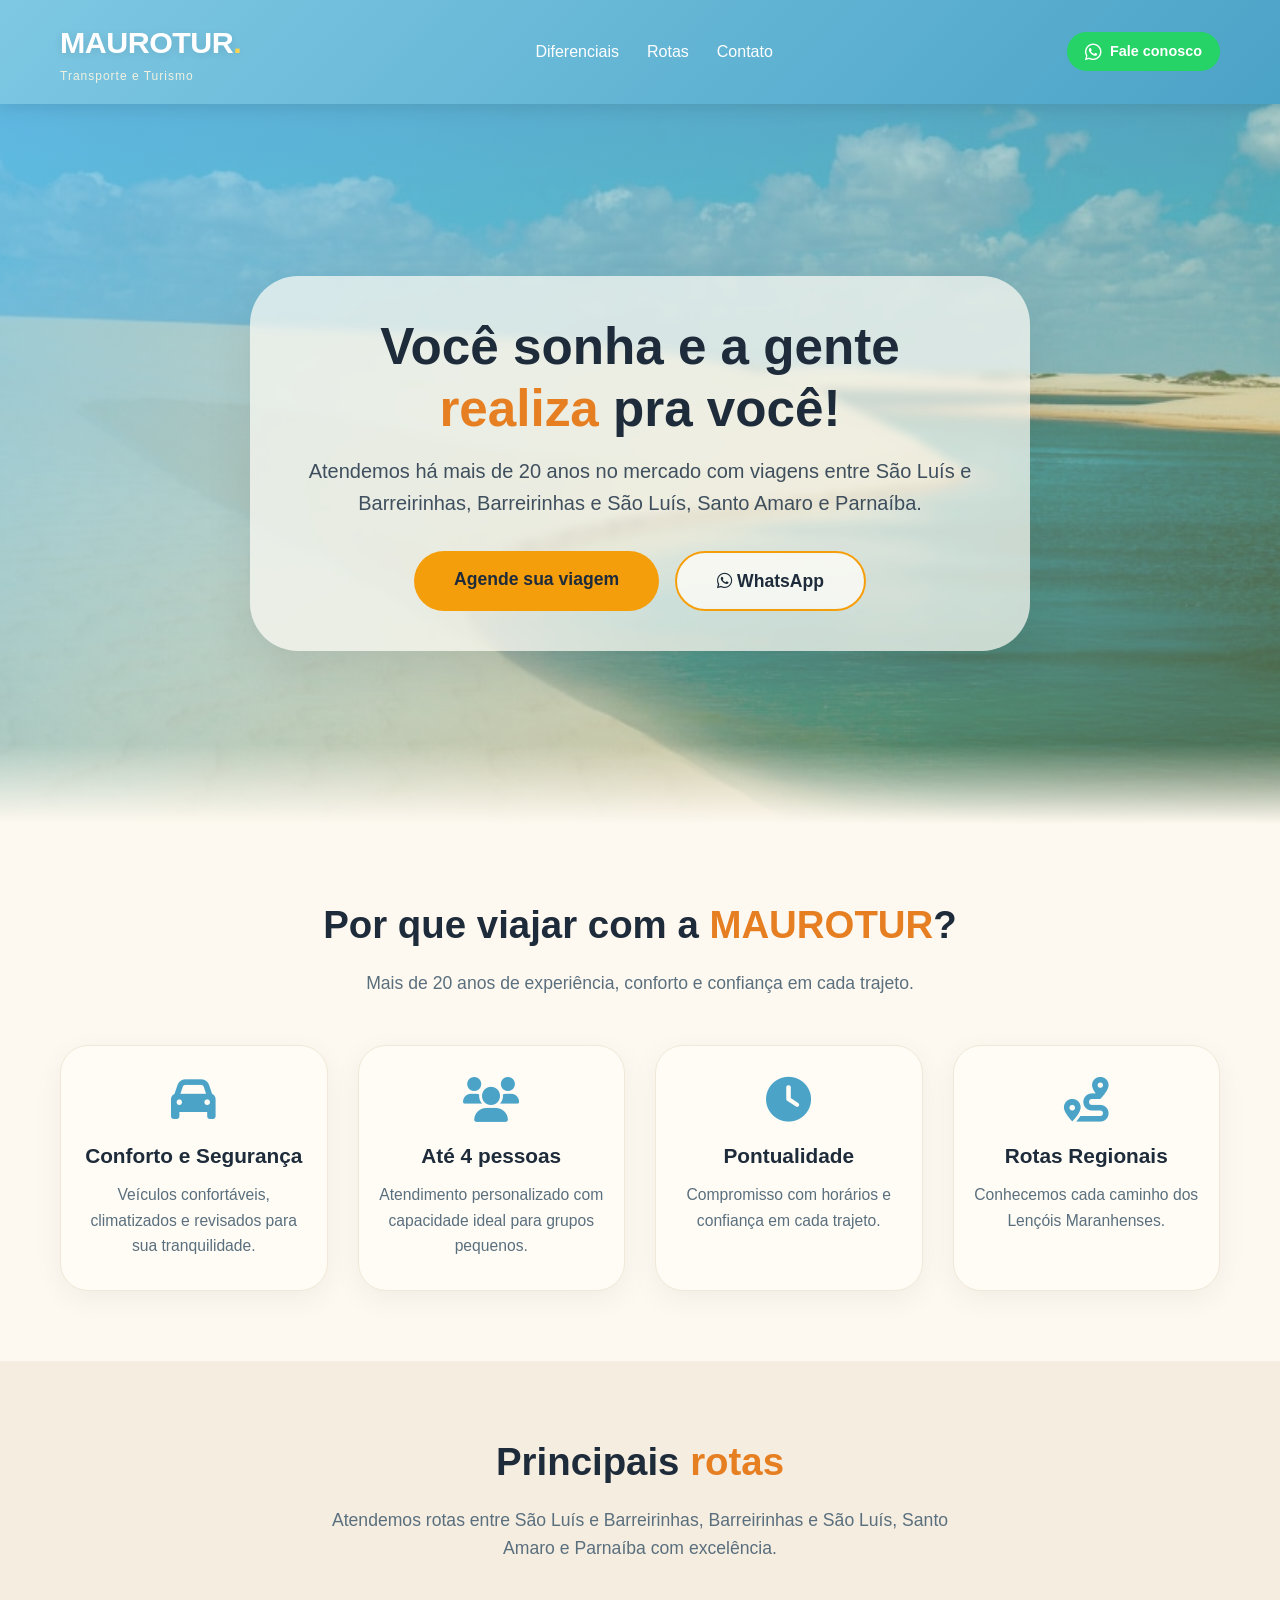
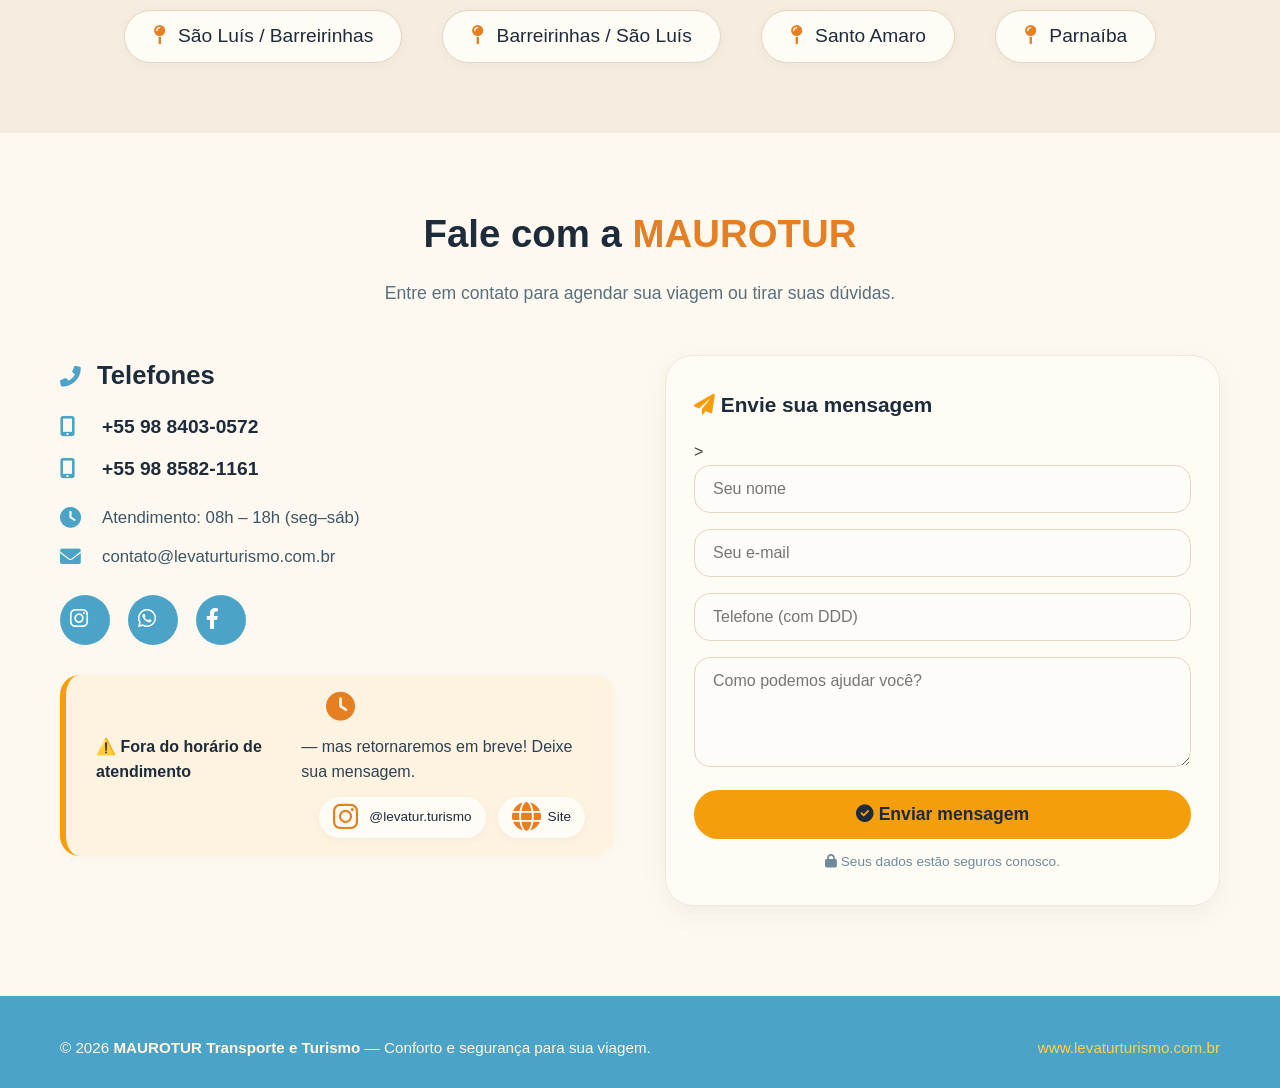
==== vigens/index.html @ a8235e85 "Fix Pages deployment by tracking site files normally" ====
<!DOCTYPE html>
<html lang="pt-BR">
<head>
    <meta charset="UTF-8">
    <meta name="viewport" content="width=device-width, initial-scale=1.0, maximum-scale=1.0, user-scalable=yes">
    <title>MAUROTUR Transporte e Turismo</title>
    <!-- Font Awesome -->
    <link rel="stylesheet" href="https://cdnjs.cloudflare.com/ajax/libs/font-awesome/6.0.0-beta3/css/all.min.css">
    <link rel="stylesheet" href="styles.css">
</head>
<body>

    <!-- ===== HEADER ===== -->
    <header>
        <div class="container header-content">
            <div class="logo">
                <h1>MAUROTUR<span>.</span></h1>
                <small>Transporte e Turismo</small>
            </div>

            <button class="menu-toggle" id="menuToggle" aria-label="Menu" aria-expanded="false" aria-controls="navLinks">
                <i class="fas fa-bars"></i>
            </button>

            <nav class="nav-links" id="navLinks">
                <a href="#diferenciais">Diferenciais</a>
                <a href="#rotas">Rotas</a>
                <a href="#contato">Contato</a>
            </nav>

            <a href="https://wa.me/559884030572?text=Olá!%20Gostaria%20de%20saber%20mais%20sobre%20os%20passeios." target="_blank" rel="noopener noreferrer" class="whatsapp-header">
                <i class="fab fa-whatsapp"></i> Fale conosco
            </a>
        </div>
    </header>

    <!-- ===== HERO ===== -->
    <section class="hero">
        <div class="container hero-content">
            <h2>Você sonha e a gente <span>realiza</span> pra você!</h2>
            <p>Atendemos há mais de 20 anos no mercado com viagens entre São Luís e Barreirinhas, Barreirinhas e São Luís, Santo Amaro e Parnaíba.</p>
            <div class="hero-buttons">
                <a href="#contato" class="btn btn-primary">Agende sua viagem</a>
                <a href="https://wa.me/559884030572" target="_blank" rel="noopener noreferrer" class="btn btn-outline"><i class="fab fa-whatsapp"></i> WhatsApp</a>
            </div>
        </div>
    </section>

    <!-- ===== DIFERENCIAIS ===== -->
    <section class="section" id="diferenciais">
        <div class="container">
            <h2 class="section-title">Por que viajar com a <span>MAUROTUR</span>?</h2>
            <p class="section-sub">Mais de 20 anos de experiência, conforto e confiança em cada trajeto.</p>

            <div class="cards-grid">
                <div class="card">
                    <i class="fas fa-car"></i>
                    <h3>Conforto e Segurança</h3>
                    <p>Veículos confortáveis, climatizados e revisados para sua tranquilidade.</p>
                </div>
                <div class="card">
                    <i class="fas fa-users"></i>
                    <h3>Até 4 pessoas</h3>
                    <p>Atendimento personalizado com capacidade ideal para grupos pequenos.</p>
                </div>
                <div class="card">
                    <i class="fas fa-clock"></i>
                    <h3>Pontualidade</h3>
                    <p>Compromisso com horários e confiança em cada trajeto.</p>
                </div>
                <div class="card">
                    <i class="fas fa-route"></i>
                    <h3>Rotas Regionais</h3>
                    <p>Conhecemos cada caminho dos Lençóis Maranhenses.</p>
                </div>
            </div>
        </div>
    </section>

    <!-- ===== ROTAS ===== -->
    <section class="section rotas-bg" id="rotas">
        <div class="container">
            <h2 class="section-title">Principais <span>rotas</span></h2>
            <p class="section-sub">Atendemos rotas entre São Luís e Barreirinhas, Barreirinhas e São Luís, Santo Amaro e Parnaíba com excelência.</p>
            <div class="rotas-list">
                <span><i class="fas fa-map-pin"></i> São Luís / Barreirinhas</span>
                <span><i class="fas fa-map-pin"></i> Barreirinhas / São Luís</span>
                <span><i class="fas fa-map-pin"></i> Santo Amaro</span>
                <span><i class="fas fa-map-pin"></i> Parnaíba</span>
            </div>
        </div>
    </section>

    <!-- ===== CONTATO ===== -->
    <section class="section" id="contato">
        <div class="container">
            <h2 class="section-title">Fale com a <span>MAUROTUR</span></h2>
            <p class="section-sub">Entre em contato para agendar sua viagem ou tirar suas dúvidas.</p>

            <div class="contato-grid">
                <!-- Coluna informações -->
                <div class="contato-info">
                    <h3><i class="fas fa-phone-alt icon-blue"></i> Telefones</h3>
                    <p><i class="fas fa-mobile-alt"></i> <span class="phone">+55 98 8403-0572</span></p>
                    <p><i class="fas fa-mobile-alt"></i> <span class="phone">+55 98 8582-1161</span></p>

                    <p class="service-hours"><i class="fas fa-clock"></i> Atendimento: 08h – 18h (seg–sáb)</p>
                    <p><i class="fas fa-envelope"></i> contato@levaturturismo.com.br</p>

                    <div class="social-links">
                        <a href="https://www.instagram.com/levatur.turismo" target="_blank" rel="noopener noreferrer" aria-label="Instagram">
                            <i class="fab fa-instagram"></i>
                        </a>
                        <a href="https://wa.me/559884030572" target="_blank" rel="noopener noreferrer" aria-label="WhatsApp">
                            <i class="fab fa-whatsapp"></i>
                        </a>
                        <a href="#" target="_blank" rel="noopener noreferrer" aria-label="Facebook">
                            <i class="fab fa-facebook-f"></i>
                        </a>
                    </div>

                    <!-- Banner mensagem automática (fora de horário) -->
                    <div class="horario-banner">
                        <i class="fas fa-clock"></i>
                        <p><strong>⚠️ Fora do horário de atendimento</strong> — mas retornaremos em breve! Deixe sua mensagem.</p>
                        <div class="redes-mini">
                            <a href="https://www.instagram.com/levatur.turismo" target="_blank" rel="noopener noreferrer"><i class="fab fa-instagram"></i> @levatur.turismo</a>
                            <a href="https://www.levaturturismo.com.br" target="_blank" rel="noopener noreferrer"><i class="fas fa-globe"></i> Site</a>
                        </div>
                    </div>
                </div>

                <!-- Formulário -->
                <div class="contato-form">
                    <h4><i class="fas fa-paper-plane icon-yellow"></i> Envie sua mensagem</h4>
                    <form id="formContato" >>
                        <input type="text" placeholder="Seu nome" required>
                        <input type="email" placeholder="Seu e-mail" required>
                        <input type="tel" placeholder="Telefone (com DDD)">
                        <textarea placeholder="Como podemos ajudar você?" required></textarea>
                        <button type="submit"><i class="fas fa-check-circle"></i> Enviar mensagem</button>
                    </form>
                    <p class="form-security-note">
                        <i class="fas fa-lock"></i> Seus dados estão seguros conosco.
                    </p>
                </div>
            </div>
        </div>
    </section>

    <!-- ===== FOOTER ===== -->
    <footer>
        <div class="container footer-content">
            <p>&copy; 2026 <strong>MAUROTUR Transporte e Turismo</strong> — Conforto e segurança para sua viagem.</p>
            <p>
                <a href="https://www.levaturturismo.com.br" target="_blank" rel="noopener noreferrer">www.levaturturismo.com.br</a>
            </p>
        </div>
    </footer>
    <script src="script.js" defer></script>
</body>
</html>
---- vigens/styles.css ----
/* ----- RESET & BASE ----- */
        * {
            margin: 0;
            padding: 0;
            box-sizing: border-box;
        }

        body {
            font-family: 'Segoe UI', Tahoma, Geneva, Verdana, sans-serif;
            background-color: #fef9f0;  /* areia clara */
            color: #3d3d3d;
            line-height: 1.6;
        }

        a {
            text-decoration: none;
            color: inherit;
        }

        .container {
            max-width: 1200px;
            margin: 0 auto;
            padding: 0 20px;
        }

        /* ----- HEADER (azul claro + areia) ----- */
        header {
            background: linear-gradient(135deg, #7ec8e3 0%, #4ba3c7 100%);
            color: #fff;
            padding: 18px 0;
            position: sticky;
            top: 0;
            z-index: 100;
            box-shadow: 0 4px 16px rgba(0, 0, 0, 0.10);
        }

        .header-content {
            display: flex;
            justify-content: space-between;
            align-items: center;
            flex-wrap: wrap;
        }

        .logo h1 {
            font-size: 1.9rem;
            font-weight: 700;
            letter-spacing: -0.5px;
            color: #fff;
            text-shadow: 0 2px 8px rgba(0,0,0,0.10);
        }
        .logo h1 span {
            color: #fcd34d; /* amarelo pôr do sol */
        }
        .logo small {
            display: block;
            font-size: 0.75rem;
            font-weight: 300;
            opacity: 0.9;
            letter-spacing: 1px;
            color: #fff6e0;
        }

        .nav-links {
            display: flex;
            gap: 28px;
            font-weight: 500;
        }
        .nav-links a {
            transition: color 0.2s;
            font-size: 1rem;
            color: #fff;
        }
        .nav-links a:hover {
            color: #fcd34d;
        }

        .whatsapp-header {
            background: #25d366;
            padding: 8px 18px;
            border-radius: 30px;
            font-weight: 600;
            font-size: 0.9rem;
            display: flex;
            align-items: center;
            gap: 8px;
            transition: background 0.2s, transform 0.2s;
            color: #fff;
        }
        .whatsapp-header:hover {
            background: #1ebe5c;
            transform: scale(1.02);
        }
        .whatsapp-header i {
            font-size: 1.2rem;
        }

        .menu-toggle {
            display: none;
            font-size: 1.8rem;
            cursor: pointer;
            background: none;
            border: none;
            color: #fff;
        }

        /* ----- HERO (céu + areia + pôr do sol) ----- */
        .hero {
            background: linear-gradient(135deg, rgba(126, 200, 227, 0.75) 0%, rgba(251, 191, 36, 0.30) 100%),
                url('imagem-dunas.jpg/image.png') center/cover no-repeat;
            min-height: 80vh;
            display: flex;
            align-items: center;
            text-align: center;
            color: #1e2b3a;
            padding: 60px 20px;
            position: relative;
        }
        .hero::after {
            content: '';
            position: absolute;
            bottom: 0;
            left: 0;
            right: 0;
            height: 80px;
            background: linear-gradient(to top, #fef9f0, transparent);
        }
        .hero-content {
            max-width: 780px;
            margin: 0 auto;
            position: relative;
            z-index: 2;
            background: rgba(255, 253, 245, 0.70);
            backdrop-filter: blur(4px);
            padding: 40px 50px;
            border-radius: 48px;
            box-shadow: 0 20px 50px rgba(0, 0, 0, 0.08);
        }
        .hero-content h2 {
            font-size: 3.2rem;
            font-weight: 700;
            line-height: 1.2;
            margin-bottom: 16px;
            color: #1e2b3a;
        }
        .hero-content h2 span {
            color: #e67e22; /* laranja do pôr do sol */
        }
        .hero-content p {
            font-size: 1.25rem;
            opacity: 0.9;
            margin-bottom: 32px;
            font-weight: 400;
            color: #2c3e50;
        }
        .hero-buttons {
            display: flex;
            flex-wrap: wrap;
            justify-content: center;
            gap: 16px;
        }
        .btn {
            display: inline-block;
            padding: 14px 40px;
            border-radius: 50px;
            font-weight: 600;
            font-size: 1.1rem;
            transition: all 0.25s;
            border: none;
            cursor: pointer;
        }
        .btn-primary {
            background: #f59e0b; /* amarelo dourado */
            color: #1e2b3a;
        }
        .btn-primary:hover {
            background: #d97706;
            transform: translateY(-3px);
            box-shadow: 0 12px 28px rgba(245, 158, 11, 0.35);
        }
        .btn-outline {
            background: rgba(255, 255, 255, 0.25);
            color: #1e2b3a;
            border: 2px solid #f59e0b;
            backdrop-filter: blur(2px);
        }
        .btn-outline:hover {
            background: rgba(245, 158, 11, 0.15);
            transform: translateY(-3px);
            border-color: #d97706;
        }

        /* ----- SEÇÕES ----- */
        .section {
            padding: 70px 0;
        }

        .section-title {
            text-align: center;
            font-size: 2.4rem;
            font-weight: 700;
            margin-bottom: 14px;
            color: #1e2b3a;
        }
        .section-title span {
            color: #e67e22;
        }
        .section-sub {
            text-align: center;
            font-size: 1.1rem;
            color: #5a6f7e;
            max-width: 650px;
            margin: 0 auto 48px;
        }

        /* ----- CARDS (areia + azul) ----- */
        .cards-grid {
            display: grid;
            grid-template-columns: repeat(auto-fit, minmax(220px, 1fr));
            gap: 30px;
        }

        .card {
            background: #fffcf5;
            padding: 32px 20px;
            border-radius: 28px;
            box-shadow: 0 8px 30px rgba(0, 0, 0, 0.05);
            text-align: center;
            transition: transform 0.25s, box-shadow 0.25s;
            border: 1px solid #f0e8d8;
        }
        .card:hover {
            transform: translateY(-6px);
            box-shadow: 0 16px 48px rgba(0, 0, 0, 0.08);
        }
        .card i {
            font-size: 2.8rem;
            color: #4ba3c7; /* azul claro */
            margin-bottom: 16px;
        }
        .card h3 {
            font-size: 1.3rem;
            margin-bottom: 10px;
            color: #1e2b3a;
        }
        .card p {
            color: #5a6f7e;
            font-size: 0.98rem;
        }

        /* ----- ROTAS (fundo areia) ----- */
        .rotas-bg {
            background: #f5ede0;
        }

        .rotas-list {
            display: flex;
            flex-wrap: wrap;
            justify-content: center;
            gap: 20px 40px;
            font-size: 1.2rem;
            font-weight: 500;
            color: #1e2b3a;
            margin-top: 10px;
        }
        .rotas-list span {
            background: #fffcf5;
            padding: 10px 28px;
            border-radius: 50px;
            box-shadow: 0 2px 12px rgba(0, 0, 0, 0.04);
            border: 1px solid #e2d6c0;
        }
        .rotas-list i {
            margin-right: 8px;
            color: #e67e22; /* laranja pôr do sol */
        }

        /* ----- CONTATO ----- */
        .contato-grid {
            display: grid;
            grid-template-columns: 1fr 1fr;
            gap: 50px;
            margin-top: 20px;
        }

        .contato-info h3 {
            font-size: 1.6rem;
            color: #1e2b3a;
            margin-bottom: 16px;
        }
        .contato-info p {
            color: #3e5566;
            margin-bottom: 12px;
            display: flex;
            align-items: center;
            gap: 12px;
            font-size: 1.05rem;
        }
        .contato-info i {
            width: 30px;
            color: #4ba3c7;
            font-size: 1.3rem;
        }
        .icon-blue {
            color: #4ba3c7;
        }
        .icon-yellow {
            color: #f59e0b;
        }
        .service-hours {
            margin-top: 20px;
        }
        .contato-info .phone {
            font-weight: 600;
            font-size: 1.2rem;
            color: #1e2b3a;
        }
        .social-links {
            margin-top: 24px;
            display: flex;
            gap: 18px;
        }
        .social-links a {
            background: #4ba3c7;
            color: #fff;
            width: 50px;
            height: 50px;
            border-radius: 50%;
            display: flex;
            align-items: center;
            justify-content: center;
            font-size: 1.6rem;
            transition: background 0.2s, transform 0.2s;
        }
        .social-links a i {
            color: #fff;
        }
        .social-links a:hover {
            background: #e67e22;
            transform: scale(1.05);
        }

        .contato-form {
            background: #fffcf5;
            padding: 32px 28px;
            border-radius: 28px;
            box-shadow: 0 8px 30px rgba(0, 0, 0, 0.05);
            border: 1px solid #f0e8d8;
        }
        .contato-form h4 {
            font-size: 1.3rem;
            margin-bottom: 18px;
            color: #1e2b3a;
        }
        .contato-form input,
        .contato-form textarea {
            width: 100%;
            padding: 14px 18px;
            border: 1px solid #e2d6c0;
            border-radius: 16px;
            font-size: 1rem;
            margin-bottom: 16px;
            transition: border 0.2s;
            background: #fefcf8;
            font-family: inherit;
        }
        .contato-form input:focus,
        .contato-form textarea:focus {
            outline: none;
            border-color: #4ba3c7;
            box-shadow: 0 0 0 3px rgba(75, 163, 199, 0.15);
        }
        .contato-form textarea {
            height: 110px;
            resize: vertical;
        }
        .contato-form button {
            background: #f59e0b;
            color: #1e2b3a;
            border: none;
            padding: 14px;
            border-radius: 50px;
            font-weight: 600;
            font-size: 1.1rem;
            width: 100%;
            cursor: pointer;
            transition: background 0.2s, transform 0.2s;
        }
        .contato-form button:hover {
            background: #d97706;
            transform: scale(1.01);
        }
        .contato-form button.is-sent {
            background: #25d366;
            color: #fff;
        }
        .form-security-note {
            margin-top: 12px;
            font-size: 0.85rem;
            color: #6f8a9a;
            text-align: center;
        }

        /* ----- BANNER DE HORÁRIO (areia) ----- */
        .horario-banner {
            background: #fef3e0;
            border-left: 6px solid #f59e0b;
            padding: 18px 30px;
            border-radius: 20px;
            margin: 30px auto 0;
            display: flex;
            align-items: center;
            flex-wrap: wrap;
            gap: 12px 24px;
            justify-content: center;
            max-width: 900px;
            box-shadow: 0 4px 16px rgba(0, 0, 0, 0.02);
        }
        .horario-banner i {
            font-size: 1.8rem;
            color: #e67e22;
        }
        .horario-banner p {
            font-size: 1rem;
            color: #2d4052;
            margin: 0;
        }
        .horario-banner strong {
            color: #1e2b3a;
        }
        .horario-banner .redes-mini {
            display: flex;
            gap: 12px;
            margin-left: auto;
        }
        .horario-banner .redes-mini a {
            background: #fffcf5;
            padding: 6px 14px;
            border-radius: 30px;
            font-size: 0.85rem;
            font-weight: 500;
            color: #1e2b3a;
            display: flex;
            align-items: center;
            gap: 6px;
            box-shadow: 0 2px 8px rgba(0, 0, 0, 0.04);
            transition: background 0.2s;
        }
        .horario-banner .redes-mini a:hover {
            background: #f5ede0;
        }

        /* ----- FOOTER (azul claro) ----- */
        footer {
            background: #4ba3c7;
            color: #fff6e0;
            padding: 40px 0 28px;
            margin-top: 20px;
        }
        .footer-content {
            display: flex;
            flex-wrap: wrap;
            justify-content: space-between;
            align-items: center;
            gap: 20px;
        }
        .footer-content p {
            margin: 0;
            font-size: 0.95rem;
        }
        .footer-content a {
            color: #fcd34d;
        }
        .footer-content a:hover {
            text-decoration: underline;
        }

        /* ----- RESPONSIVO ----- */
        @media (max-width: 992px) {
            .contato-grid {
                grid-template-columns: 1fr;
                gap: 30px;
            }
        }

        @media (max-width: 768px) {
            .header-content {
                flex-wrap: wrap;
            }
            .nav-links {
                display: none;
                flex-direction: column;
                width: 100%;
                background: #4ba3c7;
                padding: 20px 0;
                gap: 16px;
                align-items: center;
                border-top: 1px solid #7ec8e3;
                margin-top: 16px;
            }
            .nav-links.open {
                display: flex;
            }
            .menu-toggle {
                display: block;
            }
            .whatsapp-header {
                margin-left: auto;
                margin-right: 12px;
            }

            .hero-content {
                padding: 30px 20px;
                border-radius: 32px;
            }
            .hero-content h2 {
                font-size: 2.2rem;
            }
            .hero-content p {
                font-size: 1rem;
            }
            .section-title {
                font-size: 1.9rem;
            }
            .rotas-list span {
                padding: 6px 18px;
                font-size: 1rem;
            }
            .horario-banner {
                flex-direction: column;
                text-align: center;
                padding: 20px;
            }
            .horario-banner .redes-mini {
                margin-left: 0;
            }
        }

        @media (max-width: 480px) {
            .hero-content h2 {
                font-size: 1.8rem;
            }
            .btn {
                padding: 12px 28px;
                font-size: 1rem;
            }
            .logo h1 {
                font-size: 1.5rem;
            }
        }
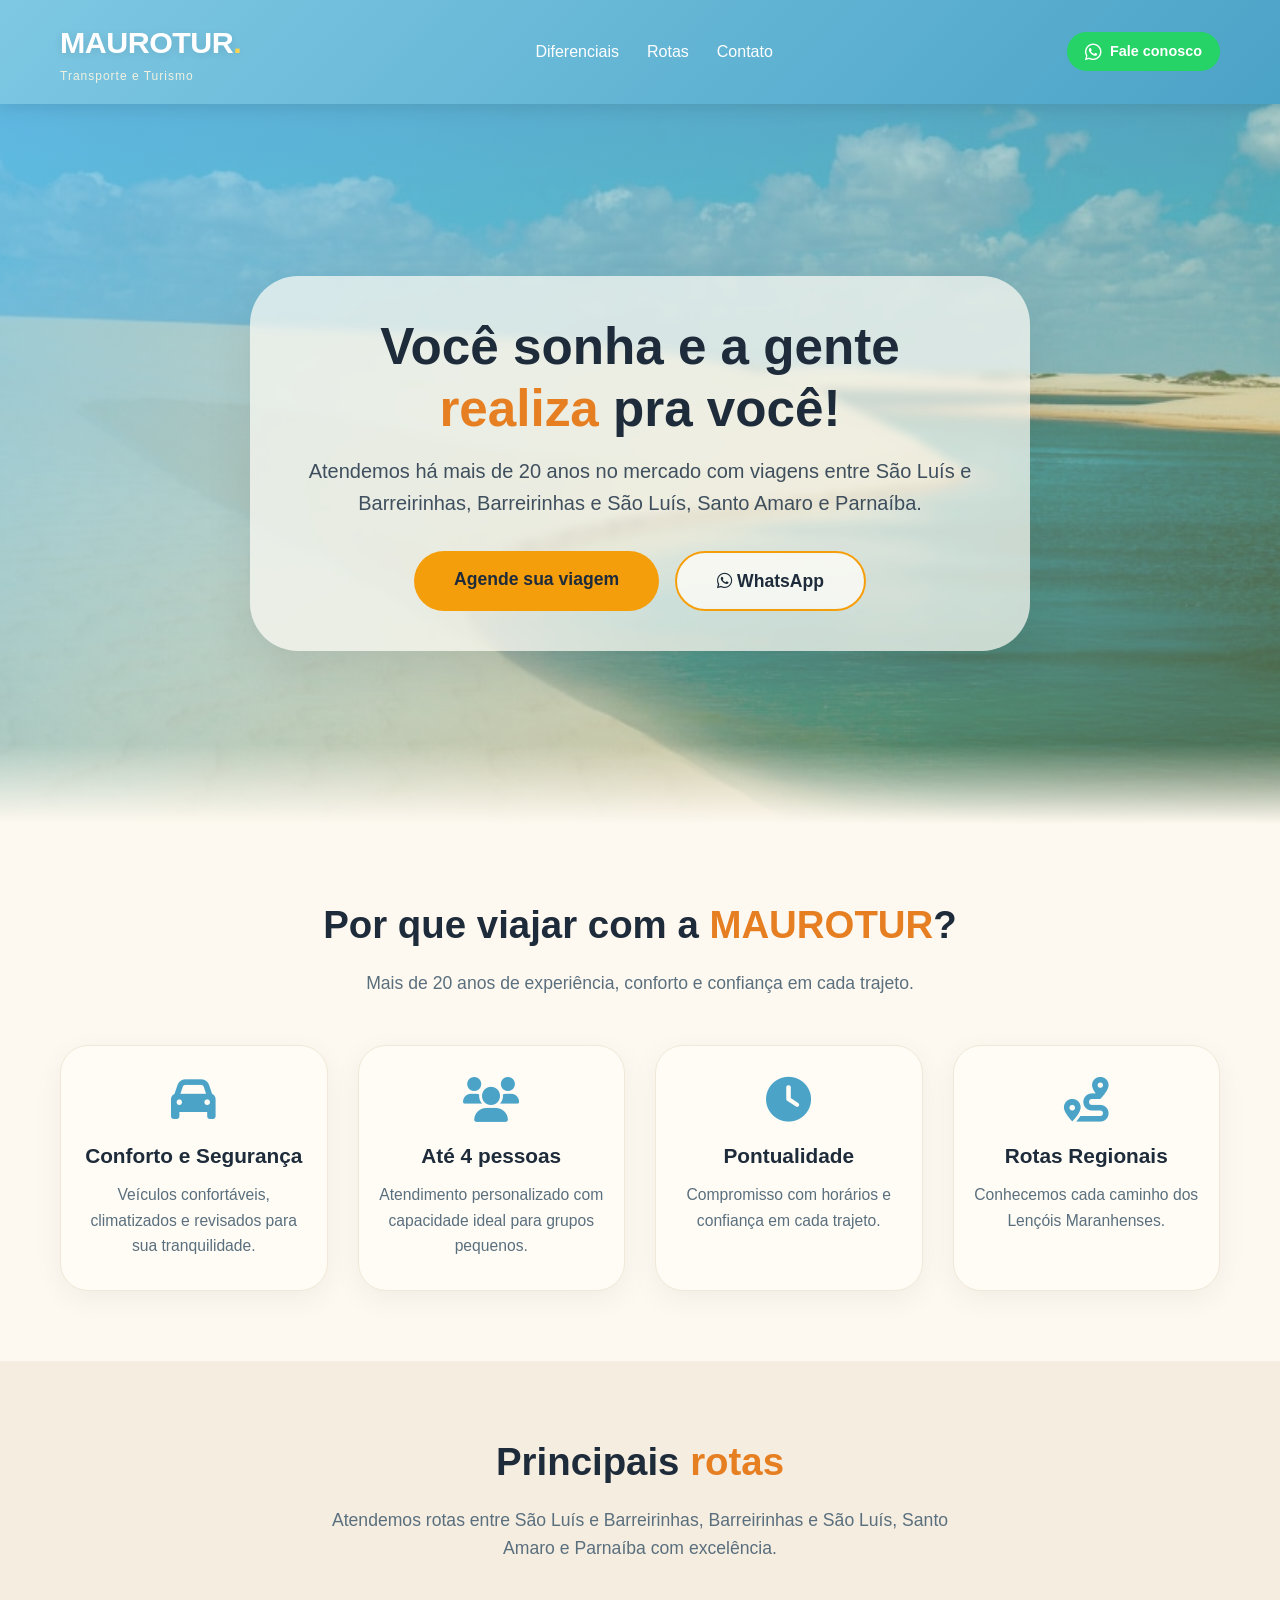
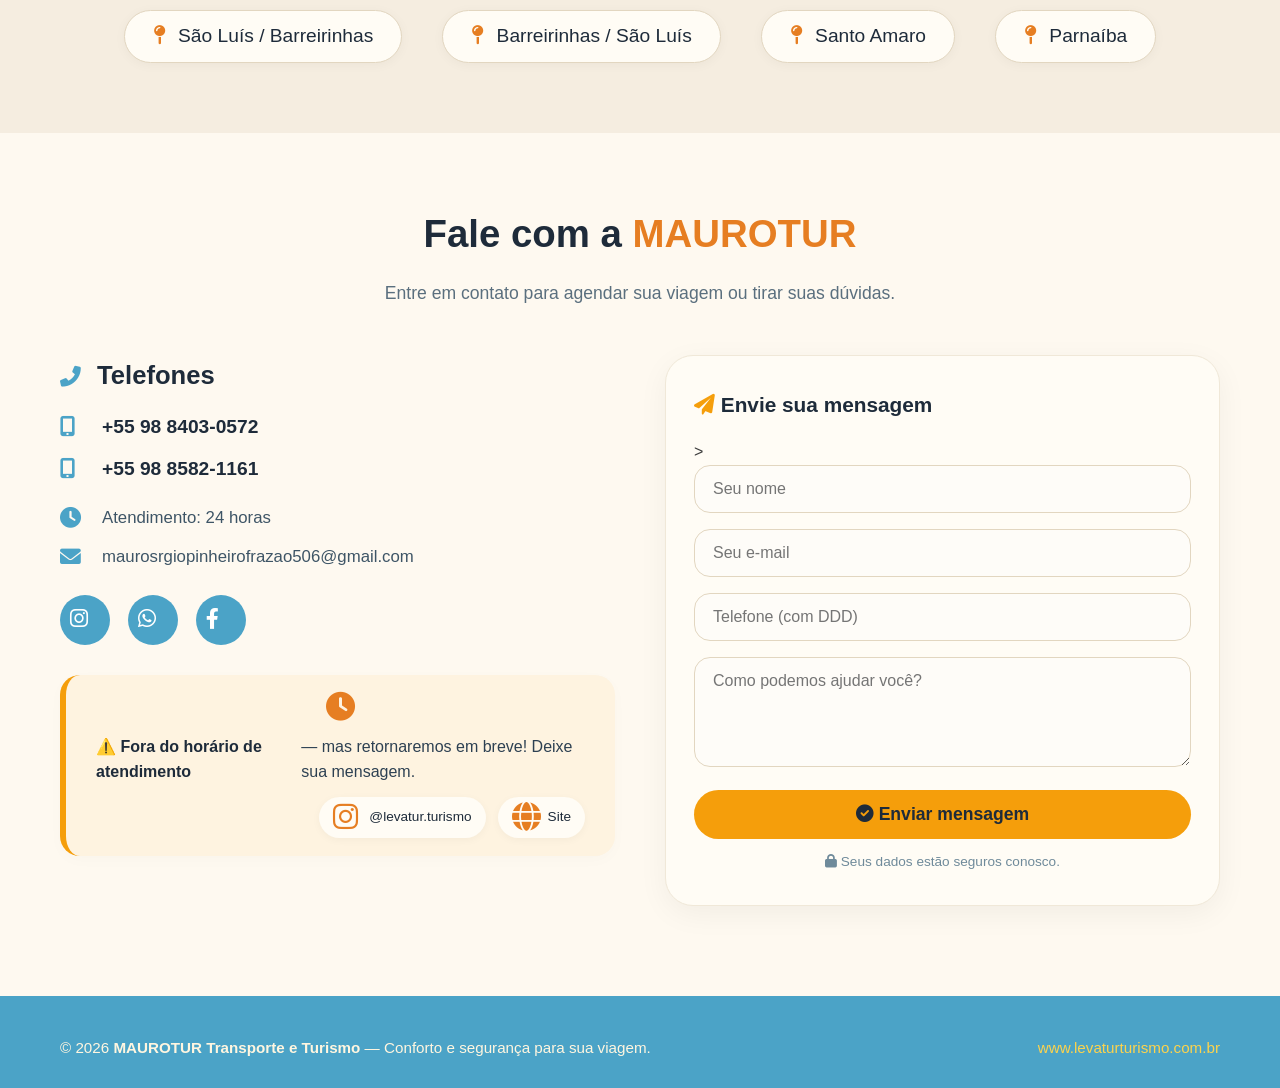
==== commit 98a7914c: "Atualiza contato e atendimento para producao" ====
--- a/vigens/index.html
+++ b/vigens/index.html
@@ -104,8 +104,8 @@
                     <p><i class="fas fa-mobile-alt"></i> <span class="phone">+55 98 8403-0572</span></p>
                     <p><i class="fas fa-mobile-alt"></i> <span class="phone">+55 98 8582-1161</span></p>
 
-                    <p class="service-hours"><i class="fas fa-clock"></i> Atendimento: 08h – 18h (seg–sáb)</p>
-                    <p><i class="fas fa-envelope"></i> contato@levaturturismo.com.br</p>
+                    <p class="service-hours"><i class="fas fa-clock"></i> Atendimento: 24 horas</p>
+                    <p><i class="fas fa-envelope"></i> maurosrgiopinheirofrazao506@gmail.com</p>
 
                     <div class="social-links">
                         <a href="https://www.instagram.com/levatur.turismo" target="_blank" rel="noopener noreferrer" aria-label="Instagram">
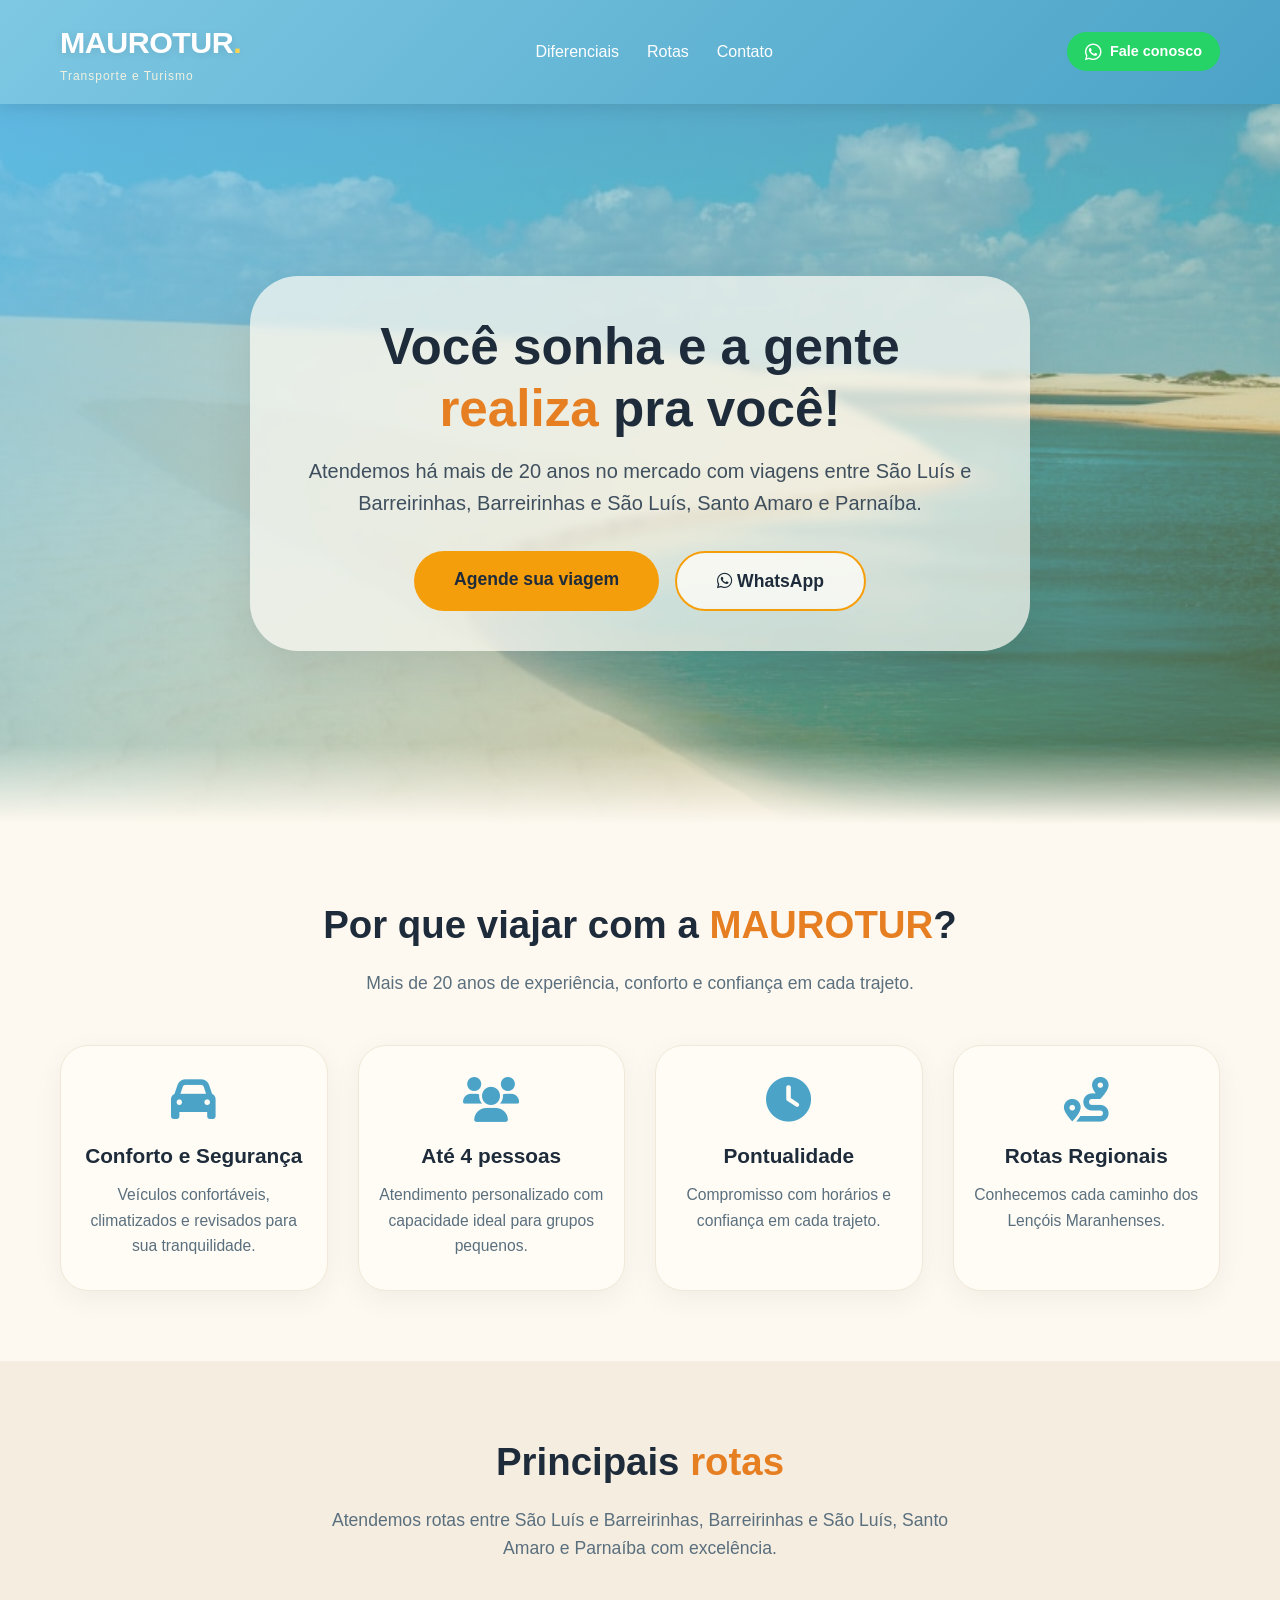
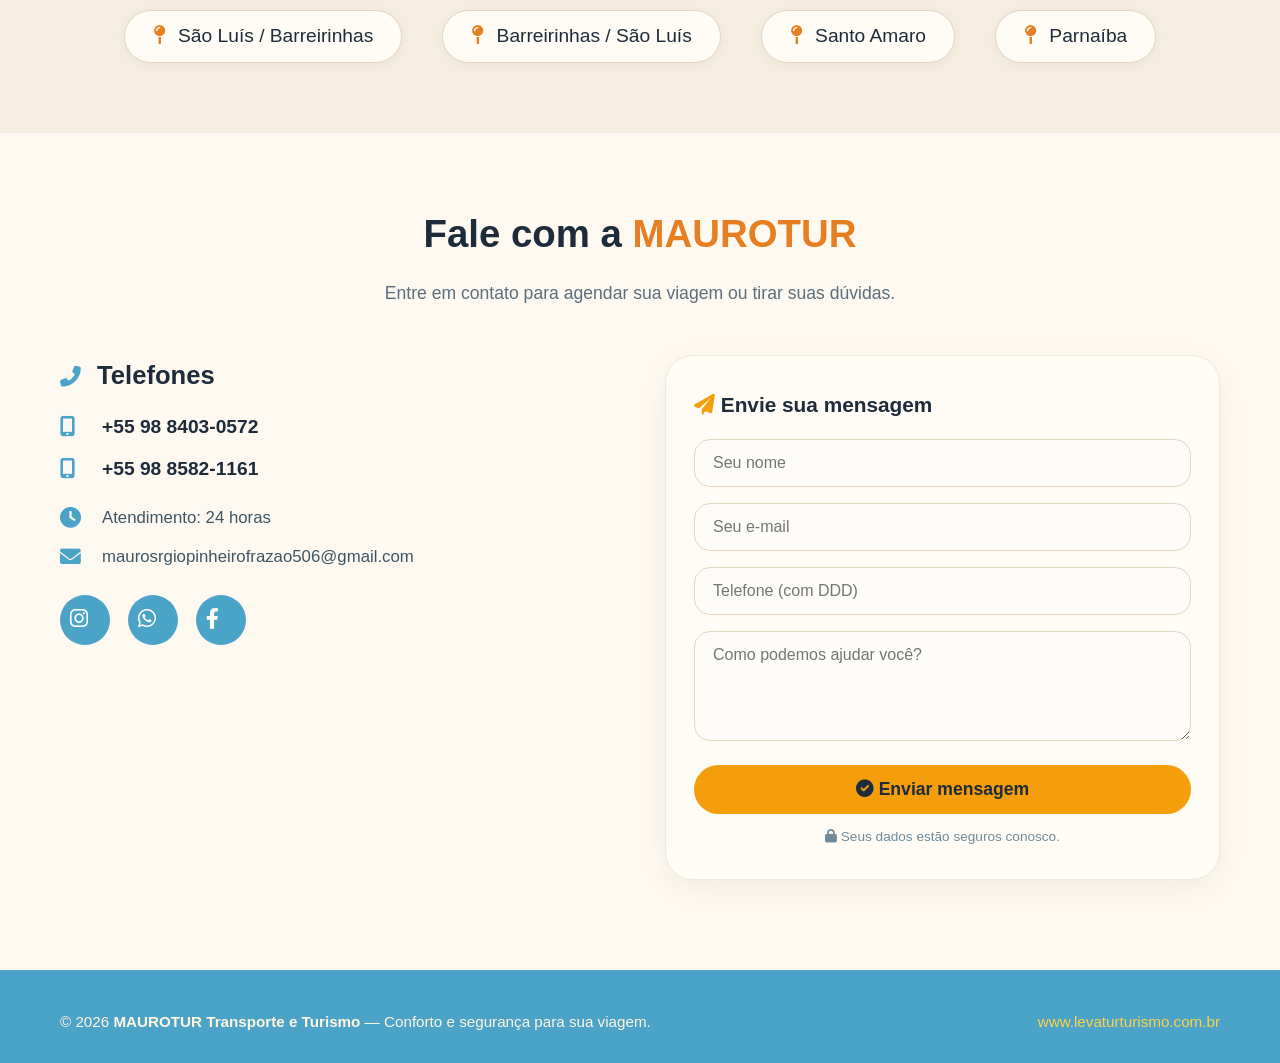
==== commit f7fe49e5: "Ajusta WhatsApp e remove aviso de horario" ====
--- a/vigens/index.html
+++ b/vigens/index.html
@@ -28,7 +28,7 @@
                 <a href="#contato">Contato</a>
             </nav>
 
-            <a href="https://wa.me/559884030572?text=Olá!%20Gostaria%20de%20saber%20mais%20sobre%20os%20passeios." target="_blank" rel="noopener noreferrer" class="whatsapp-header">
+            <a href="https://wa.me/559884030572?text=ola%2C%20vim%20do%20site%20maurotur" target="_blank" rel="noopener noreferrer" class="whatsapp-header">
                 <i class="fab fa-whatsapp"></i> Fale conosco
             </a>
         </div>
@@ -41,7 +41,7 @@
             <p>Atendemos há mais de 20 anos no mercado com viagens entre São Luís e Barreirinhas, Barreirinhas e São Luís, Santo Amaro e Parnaíba.</p>
             <div class="hero-buttons">
                 <a href="#contato" class="btn btn-primary">Agende sua viagem</a>
-                <a href="https://wa.me/559884030572" target="_blank" rel="noopener noreferrer" class="btn btn-outline"><i class="fab fa-whatsapp"></i> WhatsApp</a>
+                <a href="https://wa.me/559884030572?text=ola%2C%20vim%20do%20site%20maurotur" target="_blank" rel="noopener noreferrer" class="btn btn-outline"><i class="fab fa-whatsapp"></i> WhatsApp</a>
             </div>
         </div>
     </section>
@@ -111,7 +111,7 @@
                         <a href="https://www.instagram.com/levatur.turismo" target="_blank" rel="noopener noreferrer" aria-label="Instagram">
                             <i class="fab fa-instagram"></i>
                         </a>
-                        <a href="https://wa.me/559884030572" target="_blank" rel="noopener noreferrer" aria-label="WhatsApp">
+                        <a href="https://wa.me/559884030572?text=ola%2C%20vim%20do%20site%20maurotur" target="_blank" rel="noopener noreferrer" aria-label="WhatsApp">
                             <i class="fab fa-whatsapp"></i>
                         </a>
                         <a href="#" target="_blank" rel="noopener noreferrer" aria-label="Facebook">
@@ -119,21 +119,13 @@
                         </a>
                     </div>
 
-                    <!-- Banner mensagem automática (fora de horário) -->
-                    <div class="horario-banner">
-                        <i class="fas fa-clock"></i>
-                        <p><strong>⚠️ Fora do horário de atendimento</strong> — mas retornaremos em breve! Deixe sua mensagem.</p>
-                        <div class="redes-mini">
-                            <a href="https://www.instagram.com/levatur.turismo" target="_blank" rel="noopener noreferrer"><i class="fab fa-instagram"></i> @levatur.turismo</a>
-                            <a href="https://www.levaturturismo.com.br" target="_blank" rel="noopener noreferrer"><i class="fas fa-globe"></i> Site</a>
-                        </div>
-                    </div>
+
                 </div>
 
                 <!-- Formulário -->
                 <div class="contato-form">
                     <h4><i class="fas fa-paper-plane icon-yellow"></i> Envie sua mensagem</h4>
-                    <form id="formContato" >>
+                    <form id="formContato">
                         <input type="text" placeholder="Seu nome" required>
                         <input type="email" placeholder="Seu e-mail" required>
                         <input type="tel" placeholder="Telefone (com DDD)">
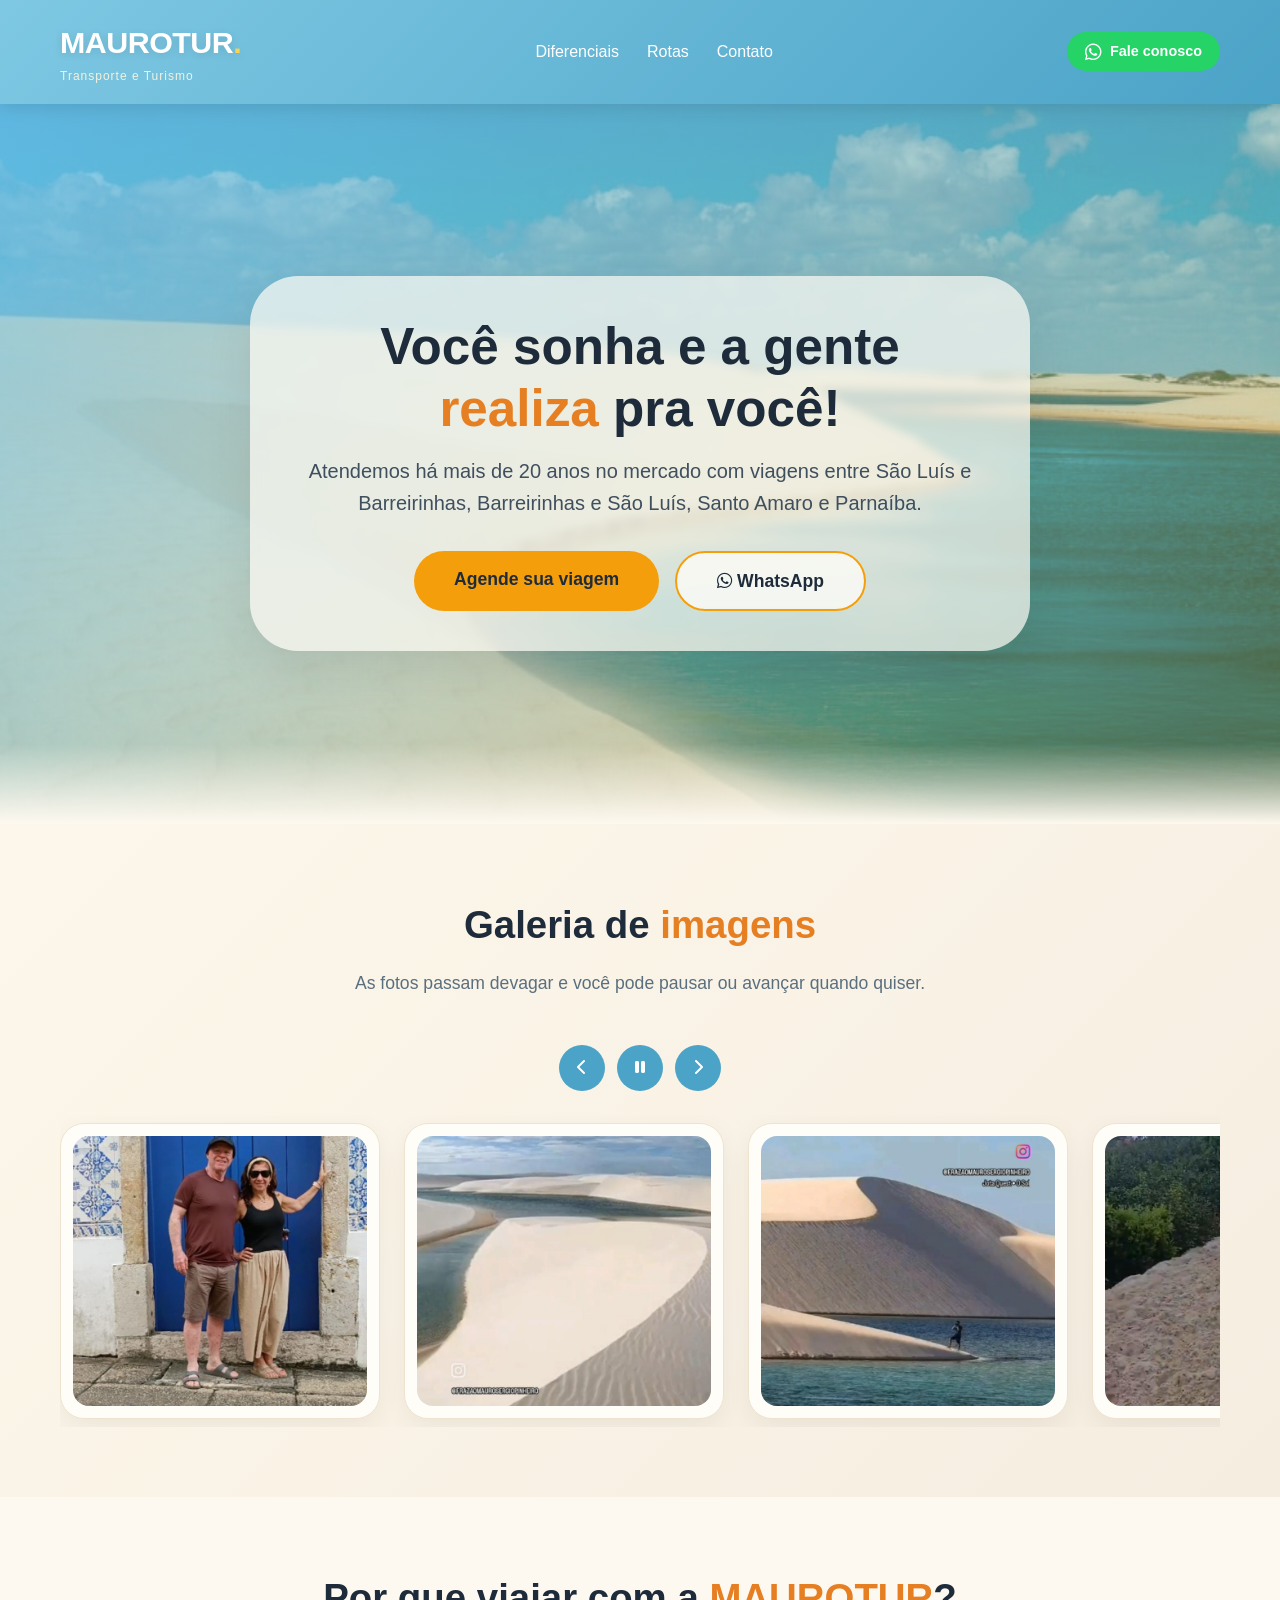
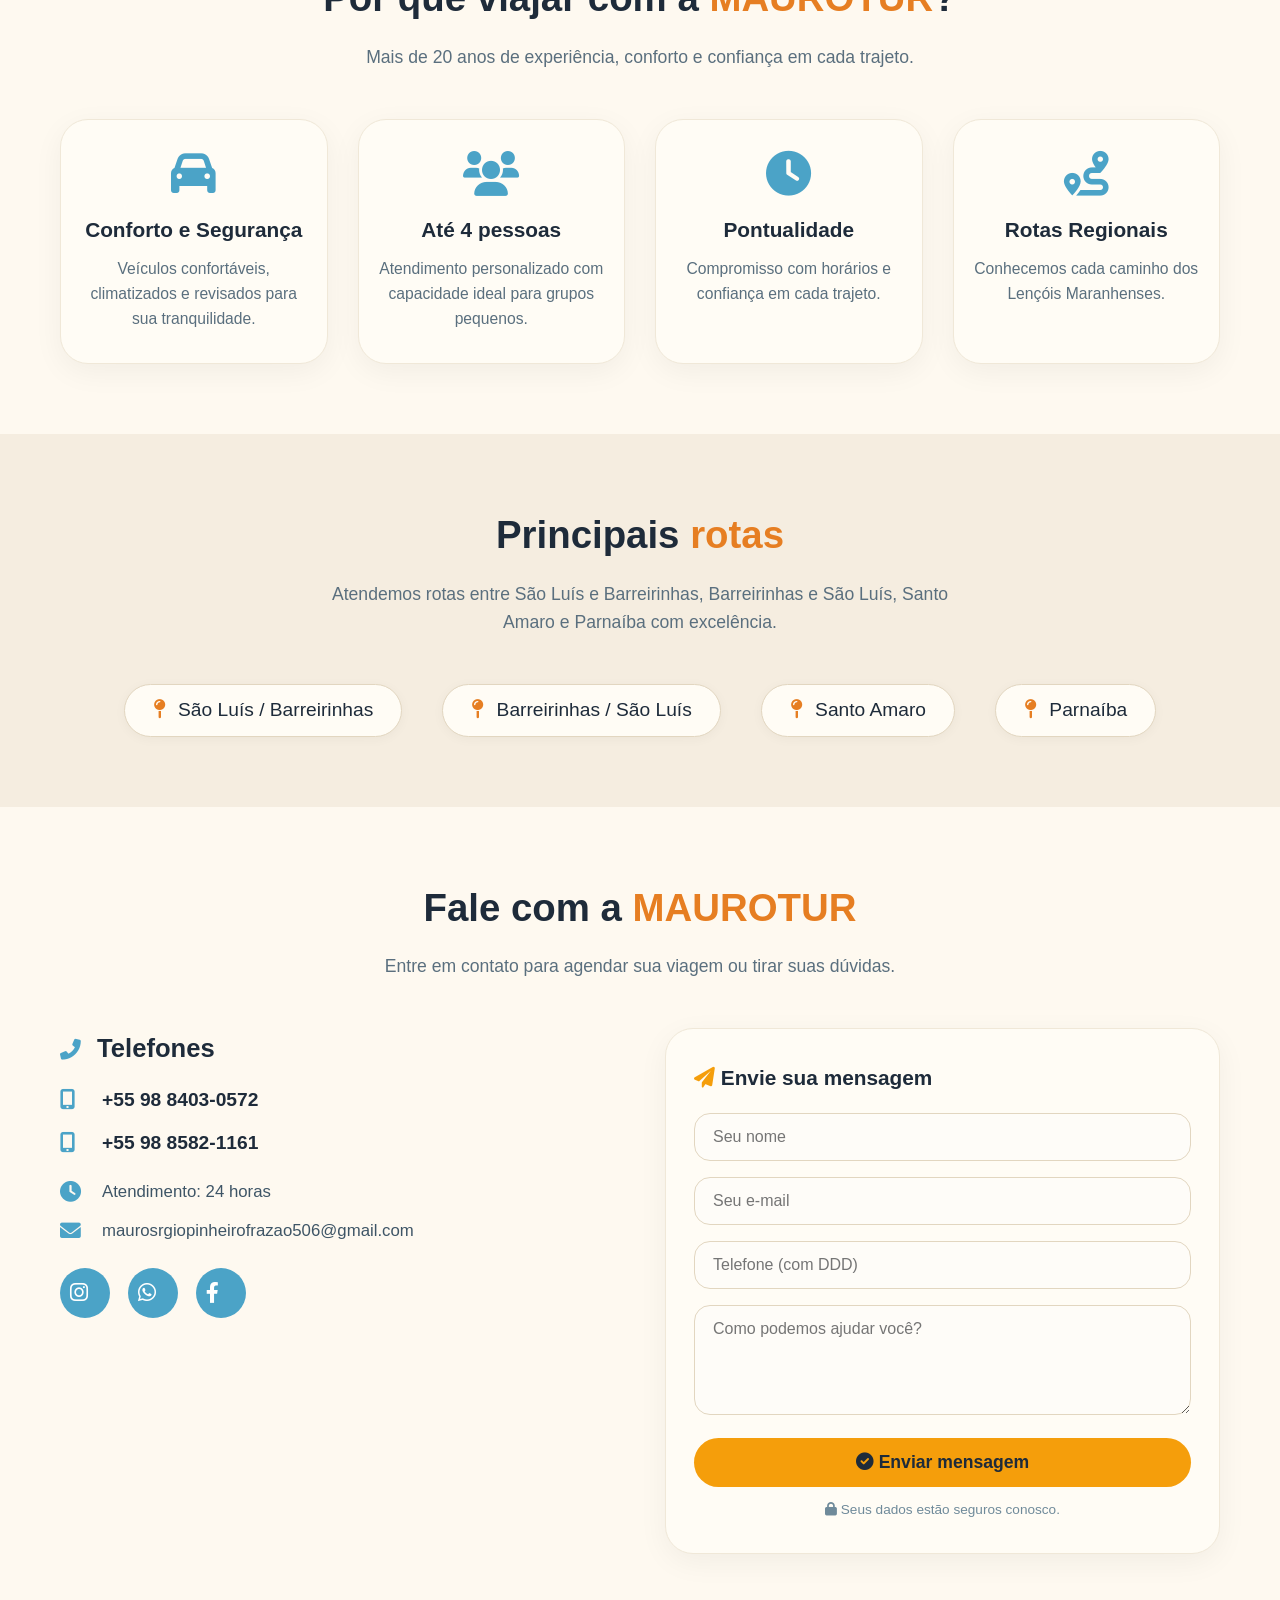
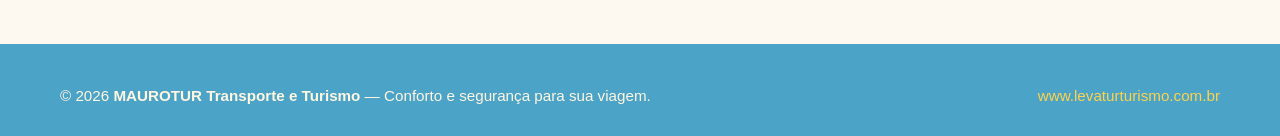
==== commit 6ac33782: "Adicionar galeria de imagens com zoom suave" ====
--- a/vigens/index.html
+++ b/vigens/index.html
@@ -46,6 +46,58 @@
         </div>
     </section>
 
+    <!-- ===== GALERIA ===== -->
+    <section class="section gallery-section" id="galeria">
+        <div class="container">
+            <h2 class="section-title">Galeria de <span>imagens</span></h2>
+            <p class="section-sub">As fotos passam devagar e você pode pausar ou avançar quando quiser.</p>
+
+            <div class="gallery-controls">
+                <button class="gallery-btn" id="prevGallery" type="button" aria-label="Imagem anterior">
+                    <i class="fas fa-chevron-left"></i>
+                </button>
+                <button class="gallery-btn" id="toggleGallery" type="button" aria-label="Pausar ou continuar">
+                    <i class="fas fa-pause"></i>
+                </button>
+                <button class="gallery-btn" id="nextGallery" type="button" aria-label="Próxima imagem">
+                    <i class="fas fa-chevron-right"></i>
+                </button>
+            </div>
+
+            <div class="gallery-viewport">
+                <div class="gallery-track" id="galleryTrack">
+                    <figure class="gallery-card">
+                        <img class="gallery-image" src="imagens-scroll.jpg/WhatsApp Image 2026-08-07 at 07.35.17.jpeg" alt="Paisagem da viagem 1" tabindex="0" role="button" aria-label="Ampliar imagem">
+                    </figure>
+                    <figure class="gallery-card">
+                        <img class="gallery-image" src="imagens-scroll.jpg/WhatsApp Image 2026-08-07 at 07.35.26.jpeg" alt="Paisagem da viagem 2" tabindex="0" role="button" aria-label="Ampliar imagem">
+                    </figure>
+                    <figure class="gallery-card">
+                        <img class="gallery-image" src="imagens-scroll.jpg/WhatsApp Image 2026-08-07 at 07.35.37.jpeg" alt="Paisagem da viagem 3" tabindex="0" role="button" aria-label="Ampliar imagem">
+                    </figure>
+                    <figure class="gallery-card">
+                        <img class="gallery-image" src="imagens-scroll.jpg/WhatsApp Image 2026-08-07 at 07.35.45.jpeg" alt="Paisagem da viagem 4" tabindex="0" role="button" aria-label="Ampliar imagem">
+                    </figure>
+                    <figure class="gallery-card">
+                        <img class="gallery-image" src="imagens-scroll.jpg/WhatsApp Image 2026-08-07 at 07.35.57.jpeg" alt="Paisagem da viagem 5" tabindex="0" role="button" aria-label="Ampliar imagem">
+                    </figure>
+                    <figure class="gallery-card">
+                        <img class="gallery-image" src="imagens-scroll.jpg/WhatsApp Image 2026-08-07 at 07.36.15.jpeg" alt="Paisagem da viagem 6" tabindex="0" role="button" aria-label="Ampliar imagem">
+                    </figure>
+                </div>
+            </div>
+        </div>
+    </section>
+
+    <div class="gallery-modal" id="galleryModal" aria-hidden="true">
+        <button class="gallery-modal-close" id="galleryModalClose" type="button" aria-label="Fechar imagem">
+            <i class="fas fa-times"></i>
+        </button>
+        <div class="gallery-modal-content">
+            <img id="galleryModalImage" src="" alt="">
+        </div>
+    </div>
+
     <!-- ===== DIFERENCIAIS ===== -->
     <section class="section" id="diferenciais">
         <div class="container">
@@ -108,7 +160,7 @@
                     <p><i class="fas fa-envelope"></i> maurosrgiopinheirofrazao506@gmail.com</p>
 
                     <div class="social-links">
-                        <a href="https://www.instagram.com/levatur.turismo" target="_blank" rel="noopener noreferrer" aria-label="Instagram">
+                        <a href="https://www.instagram.com/frazaomaurosergiopinheiro" target="_blank" rel="noopener noreferrer" aria-label="Instagram">
                             <i class="fab fa-instagram"></i>
                         </a>
                         <a href="https://wa.me/559884030572?text=ola%2C%20vim%20do%20site%20maurotur" target="_blank" rel="noopener noreferrer" aria-label="WhatsApp">
--- a/vigens/styles.css
+++ b/vigens/styles.css
@@ -210,6 +210,139 @@
             color: #5a6f7e;
             max-width: 650px;
             margin: 0 auto 48px;
+        }
+
+        /* ----- GALERIA ----- */
+        .gallery-section {
+            background: linear-gradient(135deg, #fdf7eb 0%, #f5ede0 100%);
+        }
+
+        .gallery-controls {
+            display: flex;
+            justify-content: center;
+            gap: 12px;
+            margin-bottom: 24px;
+        }
+
+        .gallery-btn {
+            border: none;
+            width: 46px;
+            height: 46px;
+            border-radius: 50%;
+            background: #4ba3c7;
+            color: #fff;
+            font-size: 1rem;
+            cursor: pointer;
+            transition: transform 0.2s, background 0.2s;
+        }
+
+        .gallery-btn:hover {
+            background: #e67e22;
+            transform: translateY(-2px);
+        }
+
+        .gallery-viewport {
+            overflow: hidden;
+            padding: 8px 0;
+        }
+
+        .gallery-track {
+            display: flex;
+            gap: 24px;
+            transition: transform 0.7s ease;
+            will-change: transform;
+        }
+
+        .gallery-card {
+            flex: 0 0 320px;
+            max-width: 85vw;
+            background: #fffdf8;
+            padding: 12px;
+            border-radius: 24px;
+            box-shadow: 0 10px 30px rgba(0, 0, 0, 0.06);
+            border: 1px solid #efe3cf;
+        }
+
+        .gallery-card img {
+            width: 100%;
+            height: 270px;
+            object-fit: cover;
+            border-radius: 16px;
+            display: block;
+            cursor: zoom-in;
+            transition: transform 0.2s ease;
+        }
+
+        .gallery-card img:hover {
+            transform: scale(1.02);
+        }
+
+        .gallery-image:focus {
+            outline: 3px solid #e67e22;
+            outline-offset: 4px;
+        }
+
+        .gallery-modal {
+            position: fixed;
+            inset: 0;
+            background: rgba(12, 18, 24, 0.92);
+            display: flex;
+            align-items: center;
+            justify-content: center;
+            padding: 20px;
+            z-index: 220;
+            opacity: 0;
+            visibility: hidden;
+            transition: opacity 0.25s ease, visibility 0.25s ease;
+        }
+
+        .gallery-modal.is-open {
+            opacity: 1;
+            visibility: visible;
+        }
+
+        .gallery-modal-content {
+            position: relative;
+            width: min(96vw, 900px);
+            max-height: 92vh;
+            display: flex;
+            align-items: center;
+            justify-content: center;
+        }
+
+        .gallery-modal-content img {
+            width: 100%;
+            max-height: 92vh;
+            object-fit: contain;
+            border-radius: 22px;
+            box-shadow: 0 20px 60px rgba(0, 0, 0, 0.35);
+            transform: scale(0.95);
+            transition: transform 0.25s ease;
+        }
+
+        .gallery-modal.is-open .gallery-modal-content img {
+            transform: scale(1);
+        }
+
+        .gallery-modal-close {
+            position: absolute;
+            top: 16px;
+            right: 16px;
+            z-index: 230;
+            width: 48px;
+            height: 48px;
+            border: none;
+            border-radius: 50%;
+            background: rgba(255, 255, 255, 0.95);
+            color: #1e2b3a;
+            font-size: 1.2rem;
+            cursor: pointer;
+            box-shadow: 0 10px 24px rgba(0, 0, 0, 0.18);
+        }
+
+        .gallery-modal-close:hover {
+            background: #fff;
+            transform: scale(1.03);
         }
 
         /* ----- CARDS (areia + azul) ----- */
@@ -486,6 +619,27 @@
             .header-content {
                 flex-wrap: wrap;
             }
+            .gallery-card {
+                flex-basis: 82vw;
+            }
+            .gallery-card img {
+                height: 220px;
+            }
+            .gallery-modal {
+                padding: 12px;
+            }
+            .gallery-modal-content {
+                width: 100%;
+            }
+            .gallery-modal-content img {
+                max-height: 86vh;
+            }
+            .gallery-modal-close {
+                top: 8px;
+                right: 8px;
+                width: 44px;
+                height: 44px;
+            }
             .nav-links {
                 display: none;
                 flex-direction: column;
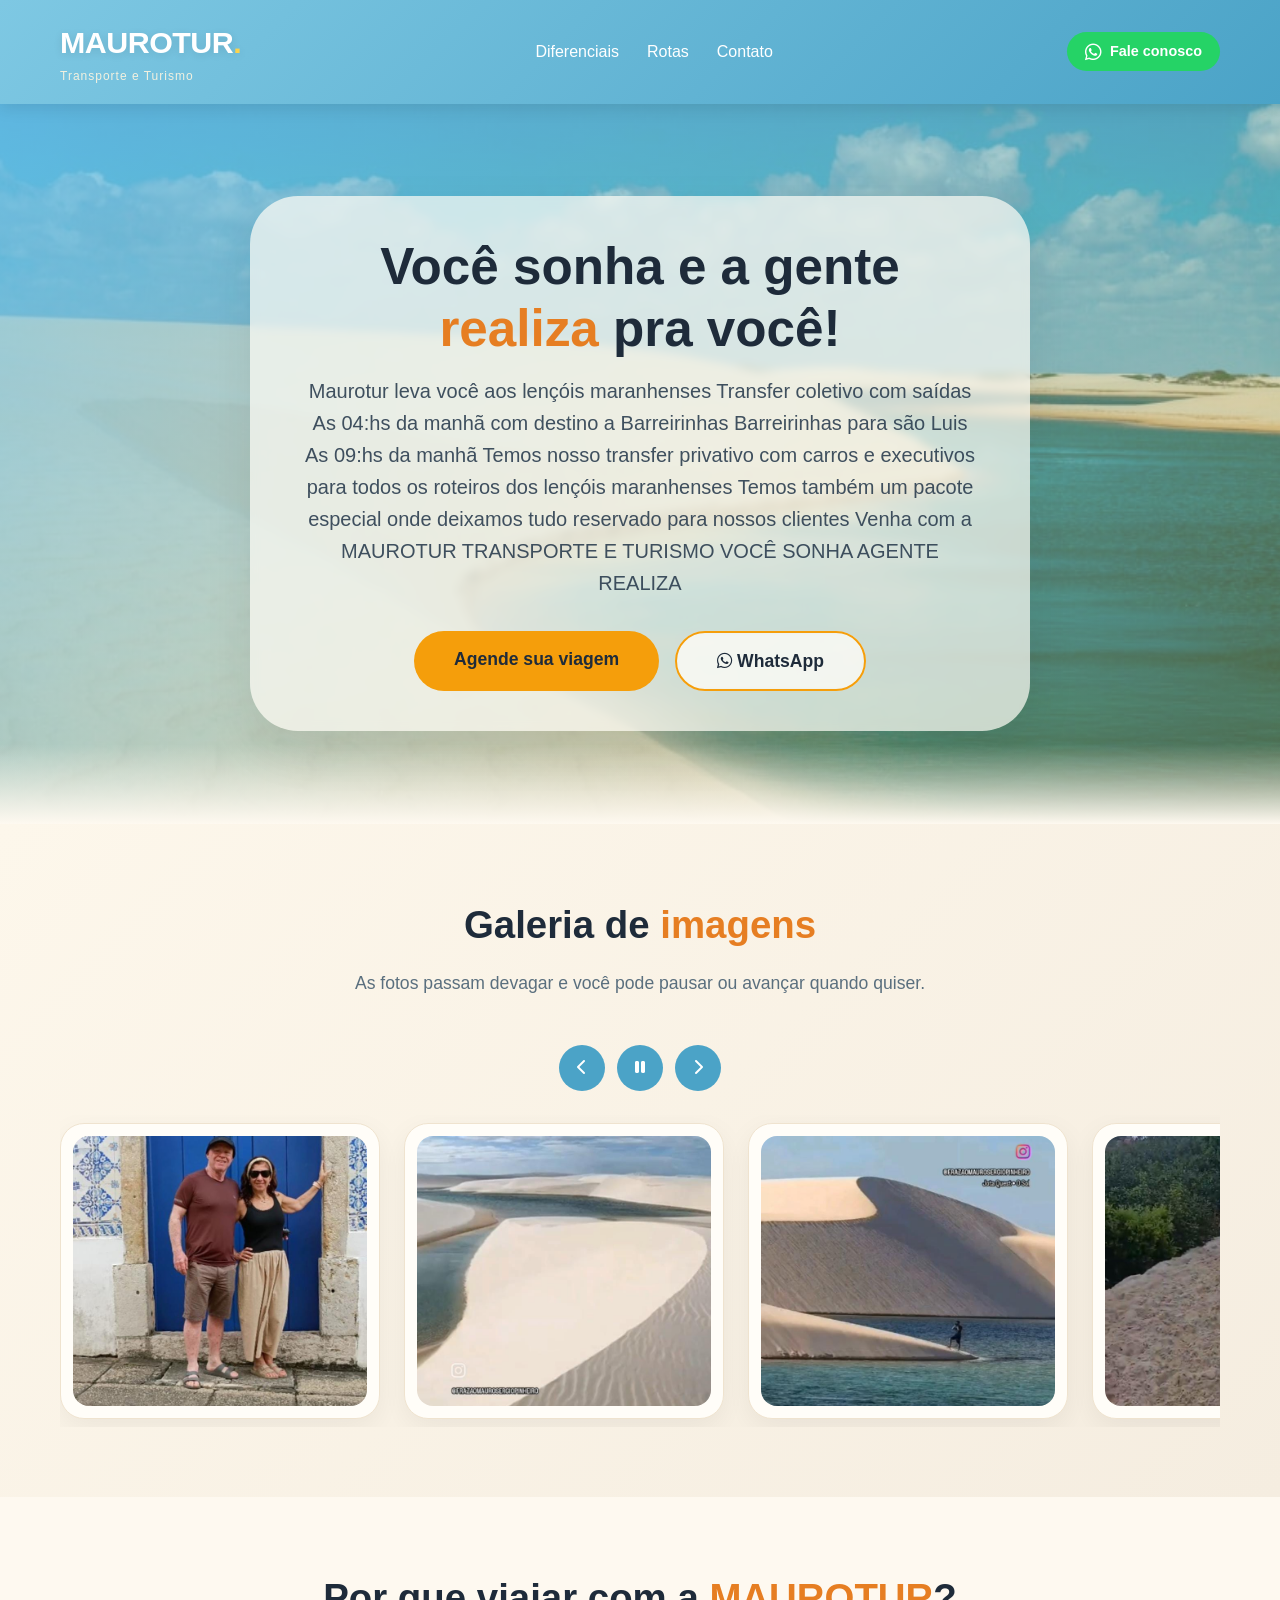
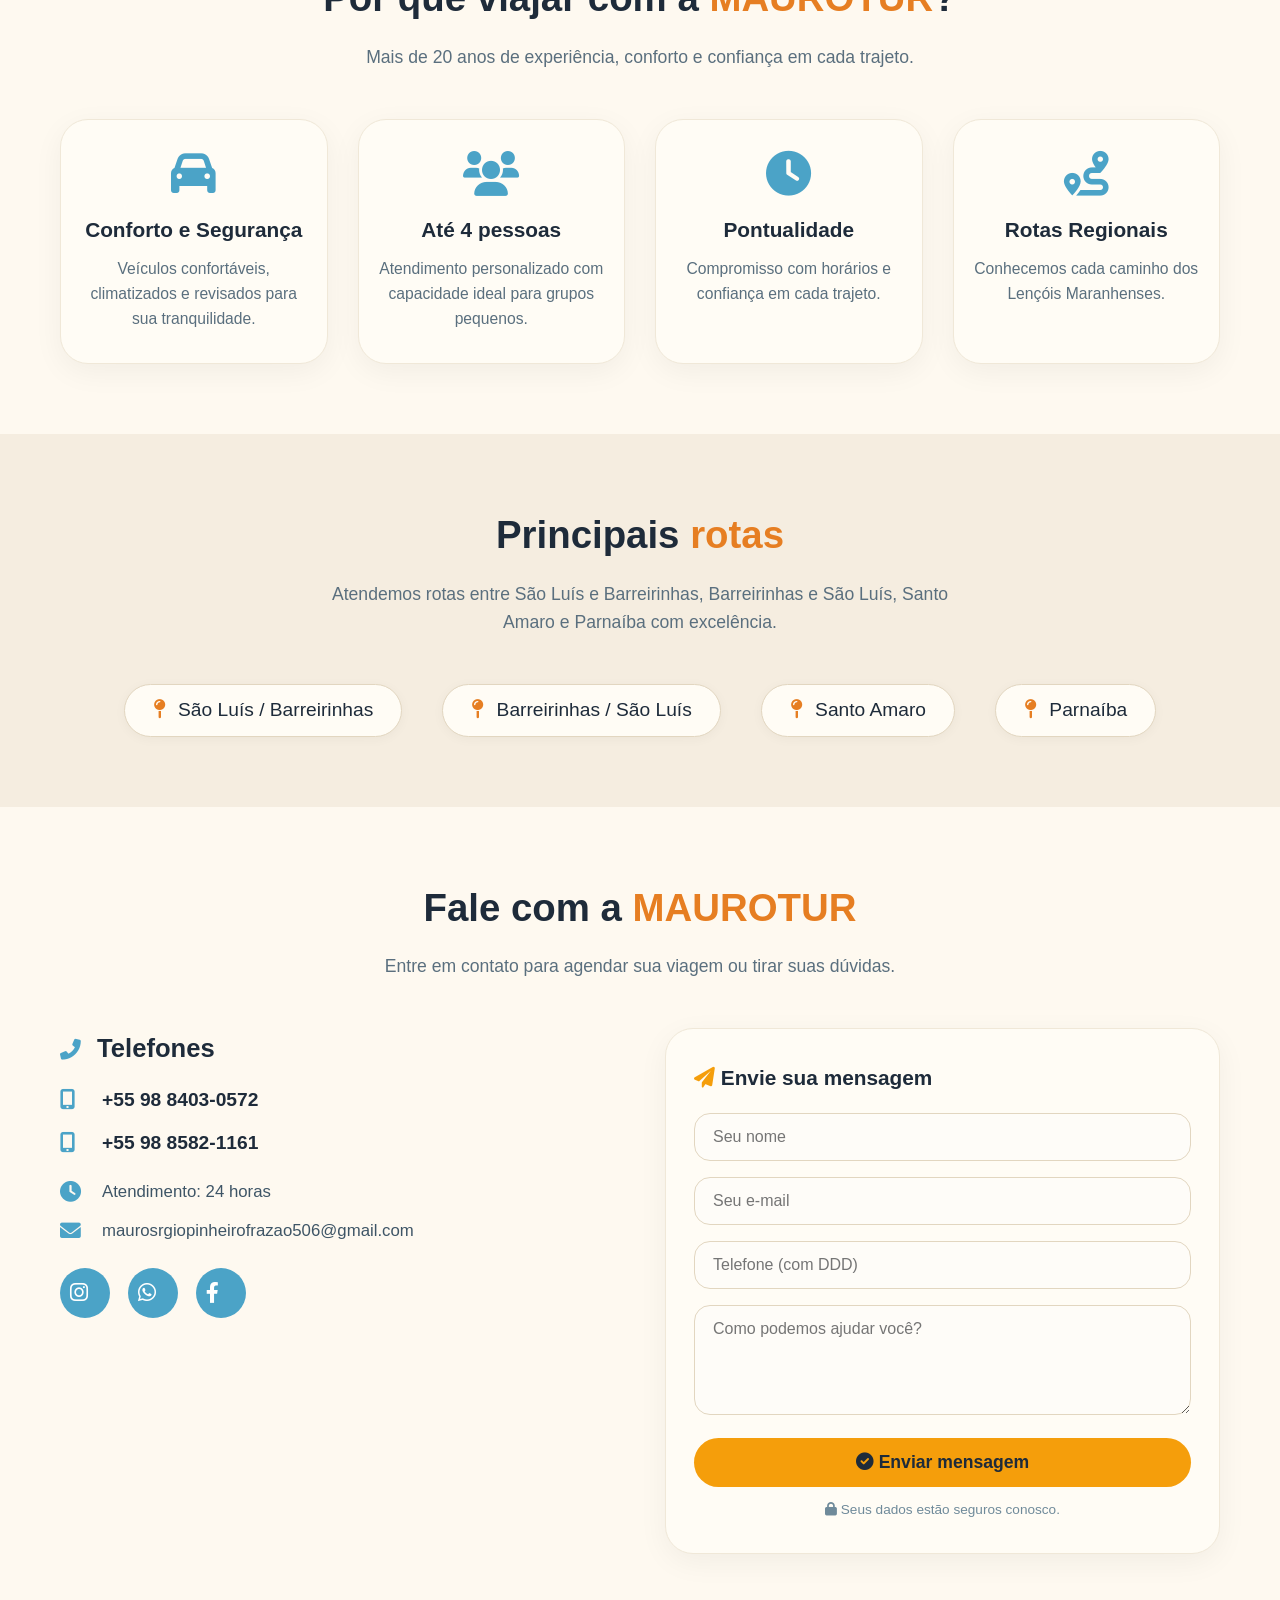
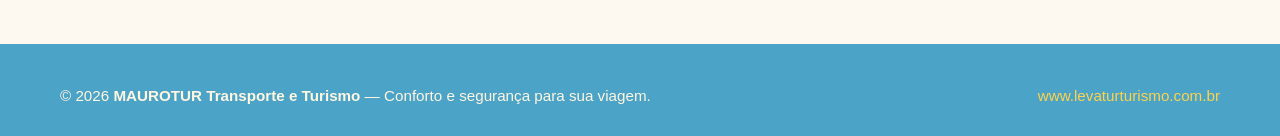
==== commit f1283986: "atualiação da frente" ====
--- a/vigens/index.html
+++ b/vigens/index.html
@@ -38,7 +38,19 @@
     <section class="hero">
         <div class="container hero-content">
             <h2>Você sonha e a gente <span>realiza</span> pra você!</h2>
-            <p>Atendemos há mais de 20 anos no mercado com viagens entre São Luís e Barreirinhas, Barreirinhas e São Luís, Santo Amaro e Parnaíba.</p>
+            <p>Maurotur leva você aos lençóis maranhenses 
+            Transfer coletivo com saídas 
+            As 04:hs da manhã com destino a Barreirinhas 
+
+            Barreirinhas para são Luis 
+            As 09:hs da manhã 
+
+            Temos nosso transfer privativo  com carros e executivos para todos os roteiros dos lençóis maranhenses 
+            Temos também um pacote especial onde deixamos tudo reservado para nossos clientes 
+
+            Venha com a MAUROTUR TRANSPORTE E TURISMO 
+
+            VOCÊ SONHA AGENTE REALIZA</p>
             <div class="hero-buttons">
                 <a href="#contato" class="btn btn-primary">Agende sua viagem</a>
                 <a href="https://wa.me/559884030572?text=ola%2C%20vim%20do%20site%20maurotur" target="_blank" rel="noopener noreferrer" class="btn btn-outline"><i class="fab fa-whatsapp"></i> WhatsApp</a>
@@ -83,6 +95,9 @@
                     </figure>
                     <figure class="gallery-card">
                         <img class="gallery-image" src="imagens-scroll.jpg/WhatsApp Image 2026-08-07 at 07.36.15.jpeg" alt="Paisagem da viagem 6" tabindex="0" role="button" aria-label="Ampliar imagem">
+                    </figure>
+                    <figure class="gallery-card">
+                        <img class="gallery-image" src="imagens-scroll.jpg/WhatsApp Image 2026-08-07 at 09.05.29.jpeg" alt="Paisagem da viagem 6" tabindex="0" role="button" aria-label="Ampliar imagem">
                     </figure>
                 </div>
             </div>
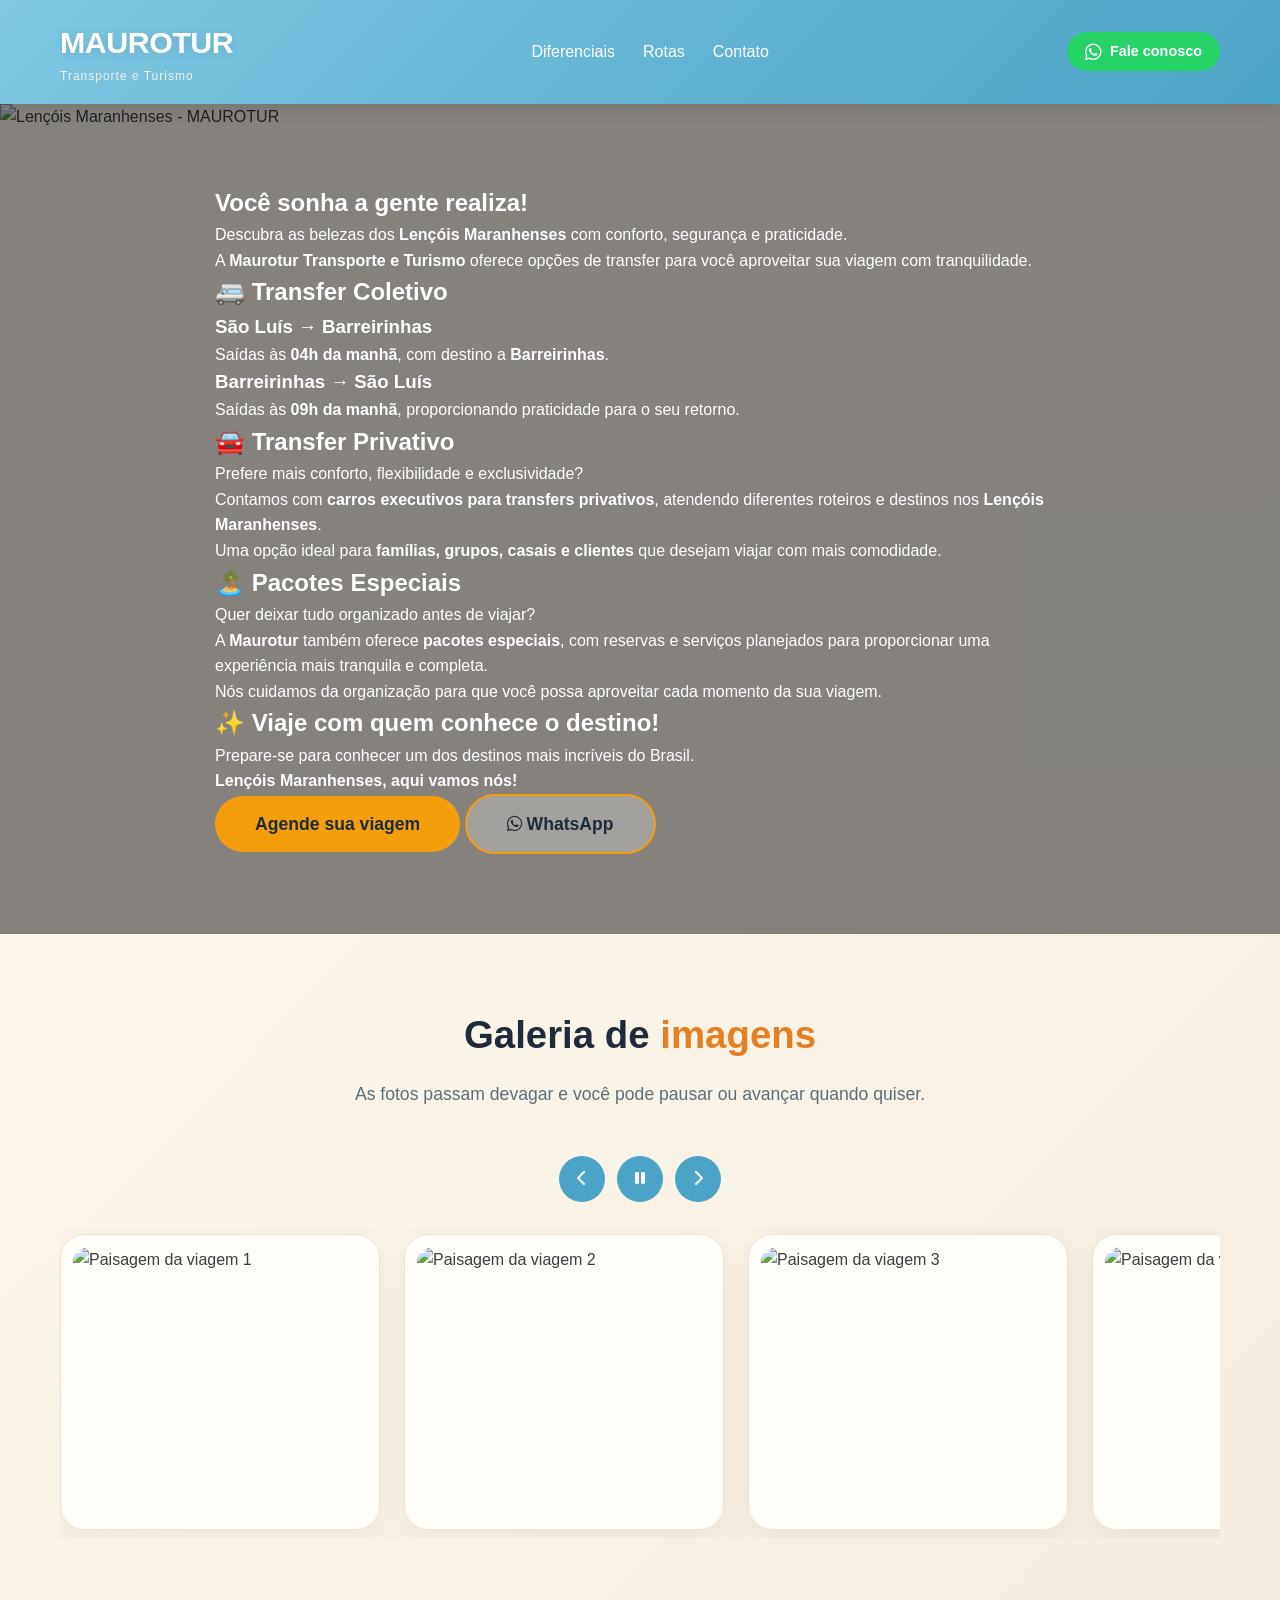
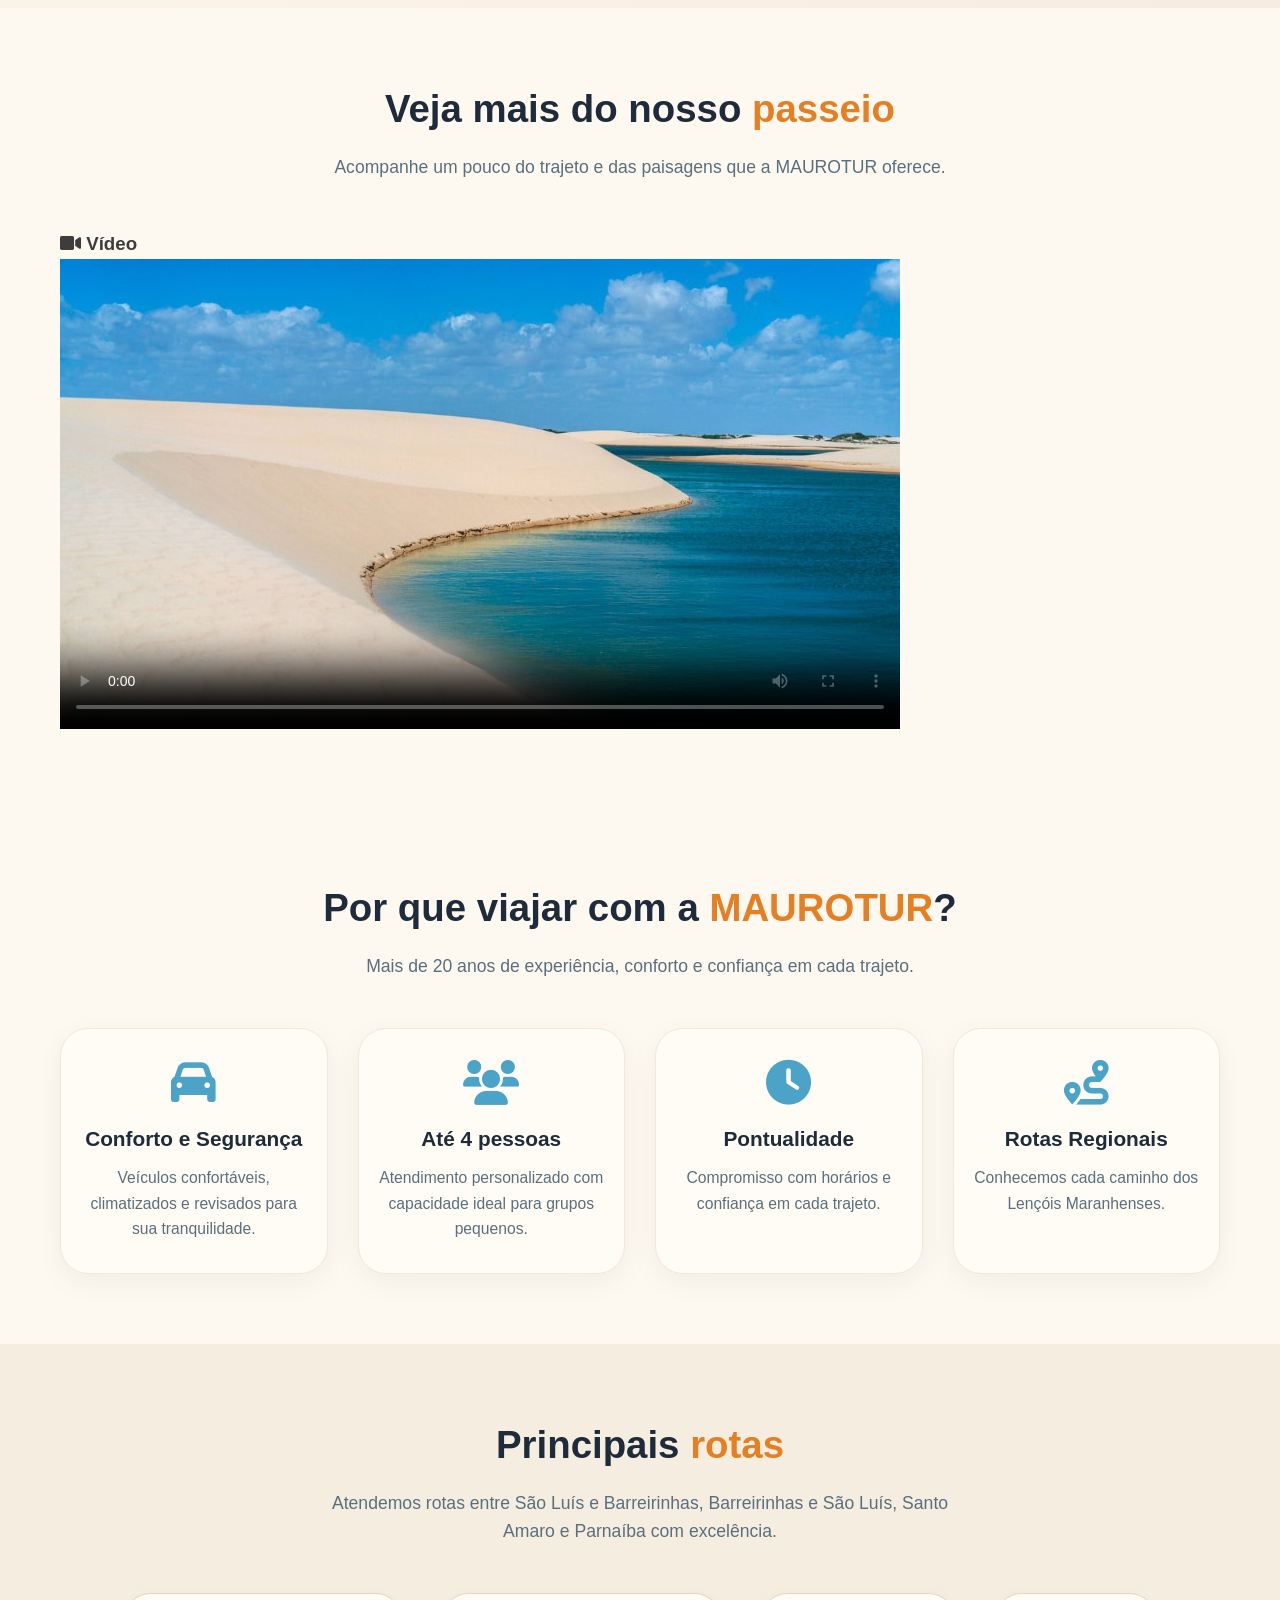
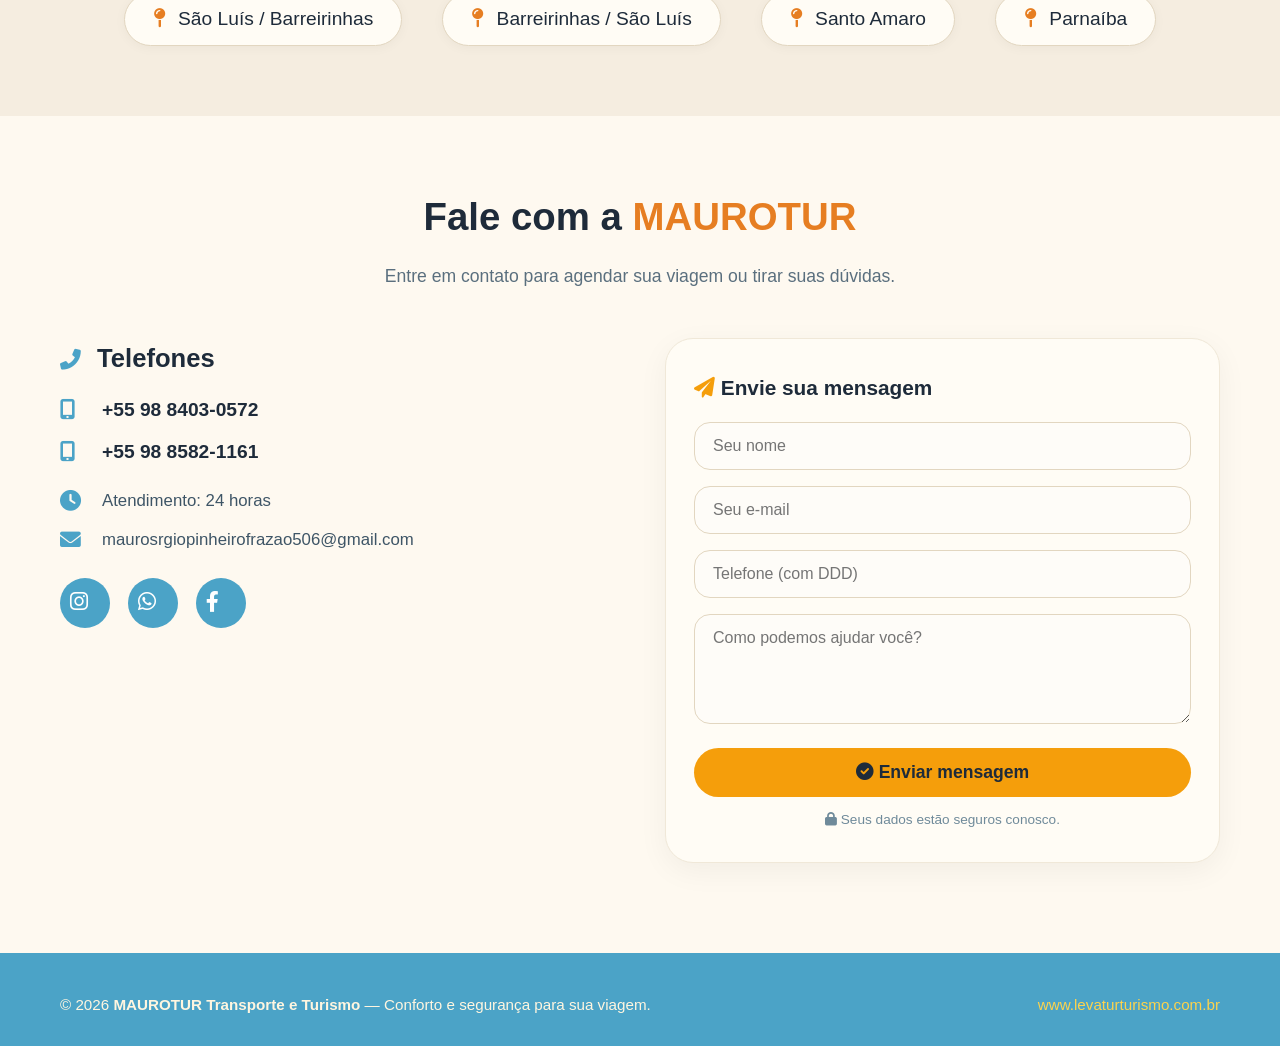
==== commit 889dc434: "atualiação da frente" ====
--- a/vigens/index.html
+++ b/vigens/index.html
@@ -14,7 +14,7 @@
     <header>
         <div class="container header-content">
             <div class="logo">
-                <h1>MAUROTUR<span>.</span></h1>
+                <h1>MAUROTUR<span></span></h1>
                 <small>Transporte e Turismo</small>
             </div>
 
@@ -34,24 +34,24 @@
         </div>
     </header>
 
-    <!-- ===== HERO ===== -->
-    <section class="hero">
-        <div class="container hero-content">
-            <h2>Você sonha e a gente <span>realiza</span> pra você!</h2>
-            <p>Maurotur leva você aos lençóis maranhenses 
-            Transfer coletivo com saídas 
-            As 04:hs da manhã com destino a Barreirinhas 
-
-            Barreirinhas para são Luis 
-            As 09:hs da manhã 
-
-            Temos nosso transfer privativo  com carros e executivos para todos os roteiros dos lençóis maranhenses 
-            Temos também um pacote especial onde deixamos tudo reservado para nossos clientes 
-
-            Venha com a MAUROTUR TRANSPORTE E TURISMO 
-
-            VOCÊ SONHA AGENTE REALIZA</p>
-            <div class="hero-buttons">
+<!-- ===== HERO ===== -->
+<section class="hero">
+
+    <!-- Imagem do painel -->
+    <div class="hero-background">
+        <img 
+            src="vigens/imagens-scroll.jpg/WhatsApp Image 2026-08-25 at 07.58.31.jpeg"
+            alt="Lençóis Maranhenses - MAUROTUR"
+        >
+    </div>
+
+    <!-- Escurece levemente a imagem para o texto aparecer -->
+    <div class="hero-overlay"></div>
+
+    <!-- Conteúdo -->
+    <div class="container hero-content">
+            <h2 class="titulo-hero">Você sonha a gente <span>realiza!</span> </h2>
+            <p> Descubra as belezas dos <strong>Lençóis Maranhenses</strong> com conforto, segurança e praticidade. </p> <p> A <strong>Maurotur Transporte e Turismo</strong> oferece opções de transfer para você aproveitar sua viagem com tranquilidade. </p> <h2>🚐 Transfer Coletivo</h2> <h3>São Luís → Barreirinhas</h3> <p> Saídas às <strong>04h da manhã</strong>, com destino a <strong>Barreirinhas</strong>. </p> <h3>Barreirinhas → São Luís</h3> <p> Saídas às <strong>09h da manhã</strong>, proporcionando praticidade para o seu retorno. </p> <h2>🚘 Transfer Privativo</h2> <p> Prefere mais conforto, flexibilidade e exclusividade? </p> <p> Contamos com <strong>carros executivos para transfers privativos</strong>, atendendo diferentes roteiros e destinos nos <strong>Lençóis Maranhenses</strong>. </p> <p> Uma opção ideal para <strong>famílias, grupos, casais e clientes</strong> que desejam viajar com mais comodidade. </p> <h2>🏝️ Pacotes Especiais</h2> <p> Quer deixar tudo organizado antes de viajar? </p> <p> A <strong>Maurotur</strong> também oferece <strong>pacotes especiais</strong>, com reservas e serviços planejados para proporcionar uma experiência mais tranquila e completa. </p> <p> Nós cuidamos da organização para que você possa aproveitar cada momento da sua viagem. </p> <h2>✨ Viaje com quem conhece o destino!</h2> <p> Prepare-se para conhecer um dos destinos mais incríveis do Brasil. </p> <p> <strong>Lençóis Maranhenses, aqui vamos nós!</strong> </p>
                 <a href="#contato" class="btn btn-primary">Agende sua viagem</a>
                 <a href="https://wa.me/559884030572?text=ola%2C%20vim%20do%20site%20maurotur" target="_blank" rel="noopener noreferrer" class="btn btn-outline"><i class="fab fa-whatsapp"></i> WhatsApp</a>
             </div>
@@ -79,25 +79,25 @@
             <div class="gallery-viewport">
                 <div class="gallery-track" id="galleryTrack">
                     <figure class="gallery-card">
-                        <img class="gallery-image" src="imagens-scroll.jpg/WhatsApp Image 2026-08-07 at 07.35.17.jpeg" alt="Paisagem da viagem 1" tabindex="0" role="button" aria-label="Ampliar imagem">
-                    </figure>
-                    <figure class="gallery-card">
-                        <img class="gallery-image" src="imagens-scroll.jpg/WhatsApp Image 2026-08-07 at 07.35.26.jpeg" alt="Paisagem da viagem 2" tabindex="0" role="button" aria-label="Ampliar imagem">
-                    </figure>
-                    <figure class="gallery-card">
-                        <img class="gallery-image" src="imagens-scroll.jpg/WhatsApp Image 2026-08-07 at 07.35.37.jpeg" alt="Paisagem da viagem 3" tabindex="0" role="button" aria-label="Ampliar imagem">
-                    </figure>
-                    <figure class="gallery-card">
-                        <img class="gallery-image" src="imagens-scroll.jpg/WhatsApp Image 2026-08-07 at 07.35.45.jpeg" alt="Paisagem da viagem 4" tabindex="0" role="button" aria-label="Ampliar imagem">
-                    </figure>
-                    <figure class="gallery-card">
-                        <img class="gallery-image" src="imagens-scroll.jpg/WhatsApp Image 2026-08-07 at 07.35.57.jpeg" alt="Paisagem da viagem 5" tabindex="0" role="button" aria-label="Ampliar imagem">
-                    </figure>
-                    <figure class="gallery-card">
-                        <img class="gallery-image" src="imagens-scroll.jpg/WhatsApp Image 2026-08-07 at 07.36.15.jpeg" alt="Paisagem da viagem 6" tabindex="0" role="button" aria-label="Ampliar imagem">
-                    </figure>
-                    <figure class="gallery-card">
-                        <img class="gallery-image" src="imagens-scroll.jpg/WhatsApp Image 2026-08-07 at 09.05.29.jpeg" alt="Paisagem da viagem 6" tabindex="0" role="button" aria-label="Ampliar imagem">
+                        <img class="gallery-image" src="vigens/imagens-scroll.jpg/WhatsApp Image 2026-08-07 at 07.35.17.jpeg" alt="Paisagem da viagem 1" tabindex="0" role="button" aria-label="Ampliar imagem">
+                    </figure>
+                    <figure class="gallery-card">
+                        <img class="gallery-image" src="vigens/imagens-scroll.jpg/WhatsApp Image 2026-08-07 at 07.35.26.jpeg" alt="Paisagem da viagem 2" tabindex="0" role="button" aria-label="Ampliar imagem">
+                    </figure>
+                    <figure class="gallery-card">
+                        <img class="gallery-image" src="vigens/imagens-scroll.jpg/WhatsApp Image 2026-08-07 at 07.35.37.jpeg" alt="Paisagem da viagem 3" tabindex="0" role="button" aria-label="Ampliar imagem">
+                    </figure>
+                    <figure class="gallery-card">
+                        <img class="gallery-image" src="vigens/imagens-scroll.jpg/WhatsApp Image 2026-08-07 at 07.35.45.jpeg" alt="Paisagem da viagem 4" tabindex="0" role="button" aria-label="Ampliar imagem">
+                    </figure>
+                    <figure class="gallery-card">
+                        <img class="gallery-image" src="vigens/imagens-scroll.jpg/WhatsApp Image 2026-08-07 at 07.35.57.jpeg" alt="Paisagem da viagem 5" tabindex="0" role="button" aria-label="Ampliar imagem">
+                    </figure>
+                    <figure class="gallery-card">
+                        <img class="gallery-image" src="vigens/imagens-scroll.jpg/WhatsApp Image 2026-08-07 at 07.36.15.jpeg" alt="Paisagem da viagem 6" tabindex="0" role="button" aria-label="Ampliar imagem">
+                    </figure>
+                    <figure class="gallery-card">
+                        <img class="gallery-image" src="vigens/imagens-scroll.jpg/WhatsApp Image 2026-08-07 at 09.05.29.jpeg" alt="Paisagem da viagem 6" tabindex="0" role="button" aria-label="Ampliar imagem">
                     </figure>
                 </div>
             </div>
@@ -112,6 +112,24 @@
             <img id="galleryModalImage" src="" alt="">
         </div>
     </div>
+
+    <!-- ===== VÍDEO E IMAGEM ===== -->
+    <section class="section media-section" id="media">
+        <div class="container">
+            <h2 class="section-title">Veja mais do nosso <span>passeio</span></h2>
+            <p class="section-sub">Acompanhe um pouco do trajeto e das paisagens que a MAUROTUR oferece.</p>
+
+            <div class="media-grid">
+                <div class="media-card media-card-single">
+                    <h3><i class="fas fa-video"></i> Vídeo</h3>
+                    <video controls preload="metadata" poster="imagem-dunas.jpg/image.png">
+                        <source src="vigens/imagens-scroll.jpg/WhatsApp Video 2026-08-07 at 09.05.29.mp4" type="video/mp4">
+                        Seu navegador não suporta vídeos embutidos.
+                    </video>
+                </div>
+            </div>
+        </div>
+    </section>
 
     <!-- ===== DIFERENCIAIS ===== -->
     <section class="section" id="diferenciais">
--- a/vigens/styles.css
+++ b/vigens/styles.css
@@ -1,703 +1,771 @@
 /* ----- RESET & BASE ----- */
-        * {
-            margin: 0;
-            padding: 0;
-            box-sizing: border-box;
-        }
-
-        body {
-            font-family: 'Segoe UI', Tahoma, Geneva, Verdana, sans-serif;
-            background-color: #fef9f0;  /* areia clara */
-            color: #3d3d3d;
-            line-height: 1.6;
-        }
-
-        a {
-            text-decoration: none;
-            color: inherit;
-        }
-
-        .container {
-            max-width: 1200px;
-            margin: 0 auto;
-            padding: 0 20px;
-        }
-
-        /* ----- HEADER (azul claro + areia) ----- */
-        header {
-            background: linear-gradient(135deg, #7ec8e3 0%, #4ba3c7 100%);
-            color: #fff;
-            padding: 18px 0;
-            position: sticky;
-            top: 0;
-            z-index: 100;
-            box-shadow: 0 4px 16px rgba(0, 0, 0, 0.10);
-        }
-
-        .header-content {
-            display: flex;
-            justify-content: space-between;
-            align-items: center;
-            flex-wrap: wrap;
-        }
-
-        .logo h1 {
-            font-size: 1.9rem;
-            font-weight: 700;
-            letter-spacing: -0.5px;
-            color: #fff;
-            text-shadow: 0 2px 8px rgba(0,0,0,0.10);
-        }
-        .logo h1 span {
-            color: #fcd34d; /* amarelo pôr do sol */
-        }
-        .logo small {
-            display: block;
-            font-size: 0.75rem;
-            font-weight: 300;
-            opacity: 0.9;
-            letter-spacing: 1px;
-            color: #fff6e0;
-        }
-
-        .nav-links {
-            display: flex;
-            gap: 28px;
-            font-weight: 500;
-        }
-        .nav-links a {
-            transition: color 0.2s;
-            font-size: 1rem;
-            color: #fff;
-        }
-        .nav-links a:hover {
-            color: #fcd34d;
-        }
-
-        .whatsapp-header {
-            background: #25d366;
-            padding: 8px 18px;
-            border-radius: 30px;
-            font-weight: 600;
-            font-size: 0.9rem;
-            display: flex;
-            align-items: center;
-            gap: 8px;
-            transition: background 0.2s, transform 0.2s;
-            color: #fff;
-        }
-        .whatsapp-header:hover {
-            background: #1ebe5c;
-            transform: scale(1.02);
-        }
-        .whatsapp-header i {
-            font-size: 1.2rem;
-        }
-
-        .menu-toggle {
-            display: none;
-            font-size: 1.8rem;
-            cursor: pointer;
-            background: none;
-            border: none;
-            color: #fff;
-        }
-
-        /* ----- HERO (céu + areia + pôr do sol) ----- */
-        .hero {
-            background: linear-gradient(135deg, rgba(126, 200, 227, 0.75) 0%, rgba(251, 191, 36, 0.30) 100%),
-                url('imagem-dunas.jpg/image.png') center/cover no-repeat;
-            min-height: 80vh;
-            display: flex;
-            align-items: center;
-            text-align: center;
-            color: #1e2b3a;
-            padding: 60px 20px;
-            position: relative;
-        }
-        .hero::after {
-            content: '';
-            position: absolute;
-            bottom: 0;
-            left: 0;
-            right: 0;
-            height: 80px;
-            background: linear-gradient(to top, #fef9f0, transparent);
-        }
-        .hero-content {
-            max-width: 780px;
-            margin: 0 auto;
-            position: relative;
-            z-index: 2;
-            background: rgba(255, 253, 245, 0.70);
-            backdrop-filter: blur(4px);
-            padding: 40px 50px;
-            border-radius: 48px;
-            box-shadow: 0 20px 50px rgba(0, 0, 0, 0.08);
-        }
-        .hero-content h2 {
-            font-size: 3.2rem;
-            font-weight: 700;
-            line-height: 1.2;
-            margin-bottom: 16px;
-            color: #1e2b3a;
-        }
-        .hero-content h2 span {
-            color: #e67e22; /* laranja do pôr do sol */
-        }
-        .hero-content p {
-            font-size: 1.25rem;
-            opacity: 0.9;
-            margin-bottom: 32px;
-            font-weight: 400;
-            color: #2c3e50;
-        }
-        .hero-buttons {
-            display: flex;
-            flex-wrap: wrap;
-            justify-content: center;
-            gap: 16px;
-        }
-        .btn {
-            display: inline-block;
-            padding: 14px 40px;
-            border-radius: 50px;
-            font-weight: 600;
-            font-size: 1.1rem;
-            transition: all 0.25s;
-            border: none;
-            cursor: pointer;
-        }
-        .btn-primary {
-            background: #f59e0b; /* amarelo dourado */
-            color: #1e2b3a;
-        }
-        .btn-primary:hover {
-            background: #d97706;
-            transform: translateY(-3px);
-            box-shadow: 0 12px 28px rgba(245, 158, 11, 0.35);
-        }
-        .btn-outline {
-            background: rgba(255, 255, 255, 0.25);
-            color: #1e2b3a;
-            border: 2px solid #f59e0b;
-            backdrop-filter: blur(2px);
-        }
-        .btn-outline:hover {
-            background: rgba(245, 158, 11, 0.15);
-            transform: translateY(-3px);
-            border-color: #d97706;
-        }
-
-        /* ----- SEÇÕES ----- */
-        .section {
-            padding: 70px 0;
-        }
-
-        .section-title {
-            text-align: center;
-            font-size: 2.4rem;
-            font-weight: 700;
-            margin-bottom: 14px;
-            color: #1e2b3a;
-        }
-        .section-title span {
-            color: #e67e22;
-        }
-        .section-sub {
-            text-align: center;
-            font-size: 1.1rem;
-            color: #5a6f7e;
-            max-width: 650px;
-            margin: 0 auto 48px;
-        }
-
-        /* ----- GALERIA ----- */
-        .gallery-section {
-            background: linear-gradient(135deg, #fdf7eb 0%, #f5ede0 100%);
-        }
-
-        .gallery-controls {
-            display: flex;
-            justify-content: center;
-            gap: 12px;
-            margin-bottom: 24px;
-        }
-
-        .gallery-btn {
-            border: none;
-            width: 46px;
-            height: 46px;
-            border-radius: 50%;
-            background: #4ba3c7;
-            color: #fff;
-            font-size: 1rem;
-            cursor: pointer;
-            transition: transform 0.2s, background 0.2s;
-        }
-
-        .gallery-btn:hover {
-            background: #e67e22;
-            transform: translateY(-2px);
-        }
-
-        .gallery-viewport {
-            overflow: hidden;
-            padding: 8px 0;
-        }
-
-        .gallery-track {
-            display: flex;
-            gap: 24px;
-            transition: transform 0.7s ease;
-            will-change: transform;
-        }
-
-        .gallery-card {
-            flex: 0 0 320px;
-            max-width: 85vw;
-            background: #fffdf8;
-            padding: 12px;
-            border-radius: 24px;
-            box-shadow: 0 10px 30px rgba(0, 0, 0, 0.06);
-            border: 1px solid #efe3cf;
-        }
-
-        .gallery-card img {
-            width: 100%;
-            height: 270px;
-            object-fit: cover;
-            border-radius: 16px;
-            display: block;
-            cursor: zoom-in;
-            transition: transform 0.2s ease;
-        }
-
-        .gallery-card img:hover {
-            transform: scale(1.02);
-        }
-
-        .gallery-image:focus {
-            outline: 3px solid #e67e22;
-            outline-offset: 4px;
-        }
-
-        .gallery-modal {
-            position: fixed;
-            inset: 0;
-            background: rgba(12, 18, 24, 0.92);
-            display: flex;
-            align-items: center;
-            justify-content: center;
-            padding: 20px;
-            z-index: 220;
-            opacity: 0;
-            visibility: hidden;
-            transition: opacity 0.25s ease, visibility 0.25s ease;
-        }
-
-        .gallery-modal.is-open {
-            opacity: 1;
-            visibility: visible;
-        }
-
-        .gallery-modal-content {
-            position: relative;
-            width: min(96vw, 900px);
-            max-height: 92vh;
-            display: flex;
-            align-items: center;
-            justify-content: center;
-        }
-
-        .gallery-modal-content img {
-            width: 100%;
-            max-height: 92vh;
-            object-fit: contain;
-            border-radius: 22px;
-            box-shadow: 0 20px 60px rgba(0, 0, 0, 0.35);
-            transform: scale(0.95);
-            transition: transform 0.25s ease;
-        }
-
-        .gallery-modal.is-open .gallery-modal-content img {
-            transform: scale(1);
-        }
-
-        .gallery-modal-close {
-            position: absolute;
-            top: 16px;
-            right: 16px;
-            z-index: 230;
-            width: 48px;
-            height: 48px;
-            border: none;
-            border-radius: 50%;
-            background: rgba(255, 255, 255, 0.95);
-            color: #1e2b3a;
-            font-size: 1.2rem;
-            cursor: pointer;
-            box-shadow: 0 10px 24px rgba(0, 0, 0, 0.18);
-        }
-
-        .gallery-modal-close:hover {
-            background: #fff;
-            transform: scale(1.03);
-        }
-
-        /* ----- CARDS (areia + azul) ----- */
-        .cards-grid {
-            display: grid;
-            grid-template-columns: repeat(auto-fit, minmax(220px, 1fr));
-            gap: 30px;
-        }
-
-        .card {
-            background: #fffcf5;
-            padding: 32px 20px;
-            border-radius: 28px;
-            box-shadow: 0 8px 30px rgba(0, 0, 0, 0.05);
-            text-align: center;
-            transition: transform 0.25s, box-shadow 0.25s;
-            border: 1px solid #f0e8d8;
-        }
-        .card:hover {
-            transform: translateY(-6px);
-            box-shadow: 0 16px 48px rgba(0, 0, 0, 0.08);
-        }
-        .card i {
-            font-size: 2.8rem;
-            color: #4ba3c7; /* azul claro */
-            margin-bottom: 16px;
-        }
-        .card h3 {
-            font-size: 1.3rem;
-            margin-bottom: 10px;
-            color: #1e2b3a;
-        }
-        .card p {
-            color: #5a6f7e;
-            font-size: 0.98rem;
-        }
-
-        /* ----- ROTAS (fundo areia) ----- */
-        .rotas-bg {
-            background: #f5ede0;
-        }
-
-        .rotas-list {
-            display: flex;
-            flex-wrap: wrap;
-            justify-content: center;
-            gap: 20px 40px;
-            font-size: 1.2rem;
-            font-weight: 500;
-            color: #1e2b3a;
-            margin-top: 10px;
-        }
-        .rotas-list span {
-            background: #fffcf5;
-            padding: 10px 28px;
-            border-radius: 50px;
-            box-shadow: 0 2px 12px rgba(0, 0, 0, 0.04);
-            border: 1px solid #e2d6c0;
-        }
-        .rotas-list i {
-            margin-right: 8px;
-            color: #e67e22; /* laranja pôr do sol */
-        }
-
-        /* ----- CONTATO ----- */
-        .contato-grid {
-            display: grid;
-            grid-template-columns: 1fr 1fr;
-            gap: 50px;
-            margin-top: 20px;
-        }
-
-        .contato-info h3 {
-            font-size: 1.6rem;
-            color: #1e2b3a;
-            margin-bottom: 16px;
-        }
-        .contato-info p {
-            color: #3e5566;
-            margin-bottom: 12px;
-            display: flex;
-            align-items: center;
-            gap: 12px;
-            font-size: 1.05rem;
-        }
-        .contato-info i {
-            width: 30px;
-            color: #4ba3c7;
-            font-size: 1.3rem;
-        }
-        .icon-blue {
-            color: #4ba3c7;
-        }
-        .icon-yellow {
-            color: #f59e0b;
-        }
-        .service-hours {
-            margin-top: 20px;
-        }
-        .contato-info .phone {
-            font-weight: 600;
-            font-size: 1.2rem;
-            color: #1e2b3a;
-        }
-        .social-links {
-            margin-top: 24px;
-            display: flex;
-            gap: 18px;
-        }
-        .social-links a {
-            background: #4ba3c7;
-            color: #fff;
-            width: 50px;
-            height: 50px;
-            border-radius: 50%;
-            display: flex;
-            align-items: center;
-            justify-content: center;
-            font-size: 1.6rem;
-            transition: background 0.2s, transform 0.2s;
-        }
-        .social-links a i {
-            color: #fff;
-        }
-        .social-links a:hover {
-            background: #e67e22;
-            transform: scale(1.05);
-        }
-
-        .contato-form {
-            background: #fffcf5;
-            padding: 32px 28px;
-            border-radius: 28px;
-            box-shadow: 0 8px 30px rgba(0, 0, 0, 0.05);
-            border: 1px solid #f0e8d8;
-        }
-        .contato-form h4 {
-            font-size: 1.3rem;
-            margin-bottom: 18px;
-            color: #1e2b3a;
-        }
-        .contato-form input,
-        .contato-form textarea {
-            width: 100%;
-            padding: 14px 18px;
-            border: 1px solid #e2d6c0;
-            border-radius: 16px;
-            font-size: 1rem;
-            margin-bottom: 16px;
-            transition: border 0.2s;
-            background: #fefcf8;
-            font-family: inherit;
-        }
-        .contato-form input:focus,
-        .contato-form textarea:focus {
-            outline: none;
-            border-color: #4ba3c7;
-            box-shadow: 0 0 0 3px rgba(75, 163, 199, 0.15);
-        }
-        .contato-form textarea {
-            height: 110px;
-            resize: vertical;
-        }
-        .contato-form button {
-            background: #f59e0b;
-            color: #1e2b3a;
-            border: none;
-            padding: 14px;
-            border-radius: 50px;
-            font-weight: 600;
-            font-size: 1.1rem;
-            width: 100%;
-            cursor: pointer;
-            transition: background 0.2s, transform 0.2s;
-        }
-        .contato-form button:hover {
-            background: #d97706;
-            transform: scale(1.01);
-        }
-        .contato-form button.is-sent {
-            background: #25d366;
-            color: #fff;
-        }
-        .form-security-note {
-            margin-top: 12px;
-            font-size: 0.85rem;
-            color: #6f8a9a;
-            text-align: center;
-        }
-
-        /* ----- BANNER DE HORÁRIO (areia) ----- */
-        .horario-banner {
-            background: #fef3e0;
-            border-left: 6px solid #f59e0b;
-            padding: 18px 30px;
-            border-radius: 20px;
-            margin: 30px auto 0;
-            display: flex;
-            align-items: center;
-            flex-wrap: wrap;
-            gap: 12px 24px;
-            justify-content: center;
-            max-width: 900px;
-            box-shadow: 0 4px 16px rgba(0, 0, 0, 0.02);
-        }
-        .horario-banner i {
-            font-size: 1.8rem;
-            color: #e67e22;
-        }
-        .horario-banner p {
-            font-size: 1rem;
-            color: #2d4052;
-            margin: 0;
-        }
-        .horario-banner strong {
-            color: #1e2b3a;
-        }
-        .horario-banner .redes-mini {
-            display: flex;
-            gap: 12px;
-            margin-left: auto;
-        }
-        .horario-banner .redes-mini a {
-            background: #fffcf5;
-            padding: 6px 14px;
-            border-radius: 30px;
-            font-size: 0.85rem;
-            font-weight: 500;
-            color: #1e2b3a;
-            display: flex;
-            align-items: center;
-            gap: 6px;
-            box-shadow: 0 2px 8px rgba(0, 0, 0, 0.04);
-            transition: background 0.2s;
-        }
-        .horario-banner .redes-mini a:hover {
-            background: #f5ede0;
-        }
-
-        /* ----- FOOTER (azul claro) ----- */
-        footer {
-            background: #4ba3c7;
-            color: #fff6e0;
-            padding: 40px 0 28px;
-            margin-top: 20px;
-        }
-        .footer-content {
-            display: flex;
-            flex-wrap: wrap;
-            justify-content: space-between;
-            align-items: center;
-            gap: 20px;
-        }
-        .footer-content p {
-            margin: 0;
-            font-size: 0.95rem;
-        }
-        .footer-content a {
-            color: #fcd34d;
-        }
-        .footer-content a:hover {
-            text-decoration: underline;
-        }
-
-        /* ----- RESPONSIVO ----- */
-        @media (max-width: 992px) {
-            .contato-grid {
-                grid-template-columns: 1fr;
-                gap: 30px;
-            }
-        }
-
-        @media (max-width: 768px) {
-            .header-content {
-                flex-wrap: wrap;
-            }
-            .gallery-card {
-                flex-basis: 82vw;
-            }
-            .gallery-card img {
-                height: 220px;
-            }
-            .gallery-modal {
-                padding: 12px;
-            }
-            .gallery-modal-content {
-                width: 100%;
-            }
-            .gallery-modal-content img {
-                max-height: 86vh;
-            }
-            .gallery-modal-close {
-                top: 8px;
-                right: 8px;
-                width: 44px;
-                height: 44px;
-            }
-            .nav-links {
-                display: none;
-                flex-direction: column;
-                width: 100%;
-                background: #4ba3c7;
-                padding: 20px 0;
-                gap: 16px;
-                align-items: center;
-                border-top: 1px solid #7ec8e3;
-                margin-top: 16px;
-            }
-            .nav-links.open {
-                display: flex;
-            }
-            .menu-toggle {
-                display: block;
-            }
-            .whatsapp-header {
-                margin-left: auto;
-                margin-right: 12px;
-            }
-
-            .hero-content {
-                padding: 30px 20px;
-                border-radius: 32px;
-            }
-            .hero-content h2 {
-                font-size: 2.2rem;
-            }
-            .hero-content p {
-                font-size: 1rem;
-            }
-            .section-title {
-                font-size: 1.9rem;
-            }
-            .rotas-list span {
-                padding: 6px 18px;
-                font-size: 1rem;
-            }
-            .horario-banner {
-                flex-direction: column;
-                text-align: center;
-                padding: 20px;
-            }
-            .horario-banner .redes-mini {
-                margin-left: 0;
-            }
-        }
-
-        @media (max-width: 480px) {
-            .hero-content h2 {
-                font-size: 1.8rem;
-            }
-            .btn {
-                padding: 12px 28px;
-                font-size: 1rem;
-            }
-            .logo h1 {
-                font-size: 1.5rem;
-            }
-        }
+* {
+    margin: 0;
+    padding: 0;
+    box-sizing: border-box;
+}
+
+body {
+    font-family: 'Segoe UI', Tahoma, Geneva, Verdana, sans-serif;
+    background-color: #fef9f0;
+    /* areia clara */
+    color: #3d3d3d;
+    line-height: 1.6;
+}
+
+a {
+    text-decoration: none;
+    color: inherit;
+}
+
+.container {
+    max-width: 1200px;
+    margin: 0 auto;
+    padding: 0 20px;
+}
+
+/* ----- HEADER (azul claro + areia) ----- */
+header {
+    background: linear-gradient(135deg, #7ec8e3 0%, #4ba3c7 100%);
+    color: #fff;
+    padding: 18px 0;
+    position: sticky;
+    top: 0;
+    z-index: 100;
+    box-shadow: 0 4px 16px rgba(0, 0, 0, 0.10);
+}
+
+.header-content {
+    display: flex;
+    justify-content: space-between;
+    align-items: center;
+    flex-wrap: wrap;
+}
+
+.logo h1 {
+    font-size: 1.9rem;
+    font-weight: 700;
+    letter-spacing: -0.5px;
+    color: #fff;
+    text-shadow: 0 2px 8px rgba(0, 0, 0, 0.10);
+}
+
+.logo h1 span {
+    color: #fcd34d;
+    /* amarelo pôr do sol */
+}
+
+.logo small {
+    display: block;
+    font-size: 0.75rem;
+    font-weight: 300;
+    opacity: 0.9;
+    letter-spacing: 1px;
+    color: #fff6e0;
+}
+
+.nav-links {
+    display: flex;
+    gap: 28px;
+    font-weight: 500;
+}
+
+.nav-links a {
+    transition: color 0.2s;
+    font-size: 1rem;
+    color: #fff;
+}
+
+.nav-links a:hover {
+    color: #fcd34d;
+}
+
+.whatsapp-header {
+    background: #25d366;
+    padding: 8px 18px;
+    border-radius: 30px;
+    font-weight: 600;
+    font-size: 0.9rem;
+    display: flex;
+    align-items: center;
+    gap: 8px;
+    transition: background 0.2s, transform 0.2s;
+    color: #fff;
+}
+
+.whatsapp-header:hover {
+    background: #1ebe5c;
+    transform: scale(1.02);
+}
+
+.whatsapp-header i {
+    font-size: 1.2rem;
+}
+
+.menu-toggle {
+    display: none;
+    font-size: 1.8rem;
+    cursor: pointer;
+    background: none;
+    border: none;
+    color: #fff;
+}
+
+/* ----- HERO (céu + areia + pôr do sol) ----- */
+.hero {
+    position: relative;
+    min-height: 620px;
+    display: flex;
+    align-items: center;
+    overflow: hidden;
+    isolation: isolate;
+}
+
+.hero-background {
+    position: absolute;
+    inset: 0;
+    z-index: -3;
+}
+
+.hero-background img {
+    width: 100%;
+    height: 100%;
+    object-fit: cover;
+    object-position: center;
+    display: block;
+}
+
+.hero-overlay {
+    position: absolute;
+    inset: 0;
+    background: rgba(0, 0, 0, 0.48);
+    z-index: -2;
+}
+
+.hero-content {
+    position: relative;
+    z-index: 1;
+    color: #fff;
+    padding-top: 80px;
+    padding-bottom: 80px;
+}
+
+.hero-content h2 {
+    max-width: 800px;
+}
+
+.hero-content p {
+    max-width: 850px;
+}
+
+.hero-buttons {
+    display: flex;
+    flex-wrap: wrap;
+    justify-content: center;
+    gap: 16px;
+}
+
+.btn {
+    display: inline-block;
+    padding: 14px 40px;
+    border-radius: 50px;
+    font-weight: 600;
+    font-size: 1.1rem;
+    transition: all 0.25s;
+    border: none;
+    cursor: pointer;
+}
+
+.btn-primary {
+    background: #f59e0b;
+    /* amarelo dourado */
+    color: #1e2b3a;
+}
+
+.btn-primary:hover {
+    background: #d97706;
+    transform: translateY(-3px);
+    box-shadow: 0 12px 28px rgba(245, 158, 11, 0.35);
+}
+
+.btn-outline {
+    background: rgba(255, 255, 255, 0.25);
+    color: #1e2b3a;
+    border: 2px solid #f59e0b;
+    backdrop-filter: blur(2px);
+}
+
+.btn-outline:hover {
+    background: rgba(245, 158, 11, 0.15);
+    transform: translateY(-3px);
+    border-color: #d97706;
+}
+
+/* ----- SEÇÕES ----- */
+.section {
+    padding: 70px 0;
+}
+
+.section-title {
+    text-align: center;
+    font-size: 2.4rem;
+    font-weight: 700;
+    margin-bottom: 14px;
+    color: #1e2b3a;
+}
+
+.section-title span {
+    color: #e67e22;
+}
+
+.section-sub {
+    text-align: center;
+    font-size: 1.1rem;
+    color: #5a6f7e;
+    max-width: 650px;
+    margin: 0 auto 48px;
+}
+
+/* ----- GALERIA ----- */
+.gallery-section {
+    background: linear-gradient(135deg, #fdf7eb 0%, #f5ede0 100%);
+}
+
+.gallery-controls {
+    display: flex;
+    justify-content: center;
+    gap: 12px;
+    margin-bottom: 24px;
+}
+
+.gallery-btn {
+    border: none;
+    width: 46px;
+    height: 46px;
+    border-radius: 50%;
+    background: #4ba3c7;
+    color: #fff;
+    font-size: 1rem;
+    cursor: pointer;
+    transition: transform 0.2s, background 0.2s;
+}
+
+.gallery-btn:hover {
+    background: #e67e22;
+    transform: translateY(-2px);
+}
+
+.gallery-viewport {
+    overflow: hidden;
+    padding: 8px 0;
+}
+
+.gallery-track {
+    display: flex;
+    gap: 24px;
+    transition: transform 0.7s ease;
+    will-change: transform;
+}
+
+.gallery-card {
+    flex: 0 0 320px;
+    max-width: 85vw;
+    background: #fffdf8;
+    padding: 12px;
+    border-radius: 24px;
+    box-shadow: 0 10px 30px rgba(0, 0, 0, 0.06);
+    border: 1px solid #efe3cf;
+}
+
+.gallery-card img {
+    width: 100%;
+    height: 270px;
+    object-fit: cover;
+    border-radius: 16px;
+    display: block;
+    cursor: zoom-in;
+    transition: transform 0.2s ease;
+}
+
+.gallery-card img:hover {
+    transform: scale(1.02);
+}
+
+.gallery-image:focus {
+    outline: 3px solid #e67e22;
+    outline-offset: 4px;
+}
+
+.gallery-modal {
+    position: fixed;
+    inset: 0;
+    background: rgba(12, 18, 24, 0.92);
+    display: flex;
+    align-items: center;
+    justify-content: center;
+    padding: 20px;
+    z-index: 220;
+    opacity: 0;
+    visibility: hidden;
+    transition: opacity 0.25s ease, visibility 0.25s ease;
+}
+
+.gallery-modal.is-open {
+    opacity: 1;
+    visibility: visible;
+}
+
+.gallery-modal-content {
+    position: relative;
+    width: min(96vw, 900px);
+    max-height: 92vh;
+    display: flex;
+    align-items: center;
+    justify-content: center;
+}
+
+.gallery-modal-content img {
+    width: 100%;
+    max-height: 92vh;
+    object-fit: contain;
+    border-radius: 22px;
+    box-shadow: 0 20px 60px rgba(0, 0, 0, 0.35);
+    transform: scale(0.95);
+    transition: transform 0.25s ease;
+}
+
+.gallery-modal.is-open .gallery-modal-content img {
+    transform: scale(1);
+}
+
+.gallery-modal-close {
+    position: absolute;
+    top: 16px;
+    right: 16px;
+    z-index: 230;
+    width: 48px;
+    height: 48px;
+    border: none;
+    border-radius: 50%;
+    background: rgba(255, 255, 255, 0.95);
+    color: #1e2b3a;
+    font-size: 1.2rem;
+    cursor: pointer;
+    box-shadow: 0 10px 24px rgba(0, 0, 0, 0.18);
+}
+
+.gallery-modal-close:hover {
+    background: #fff;
+    transform: scale(1.03);
+}
+
+/* ----- CARDS (areia + azul) ----- */
+.cards-grid {
+    display: grid;
+    grid-template-columns: repeat(auto-fit, minmax(220px, 1fr));
+    gap: 30px;
+}
+
+.card {
+    background: #fffcf5;
+    padding: 32px 20px;
+    border-radius: 28px;
+    box-shadow: 0 8px 30px rgba(0, 0, 0, 0.05);
+    text-align: center;
+    transition: transform 0.25s, box-shadow 0.25s;
+    border: 1px solid #f0e8d8;
+}
+
+.card:hover {
+    transform: translateY(-6px);
+    box-shadow: 0 16px 48px rgba(0, 0, 0, 0.08);
+}
+
+.card i {
+    font-size: 2.8rem;
+    color: #4ba3c7;
+    /* azul claro */
+    margin-bottom: 16px;
+}
+
+.card h3 {
+    font-size: 1.3rem;
+    margin-bottom: 10px;
+    color: #1e2b3a;
+}
+
+.card p {
+    color: #5a6f7e;
+    font-size: 0.98rem;
+}
+
+/* ----- ROTAS (fundo areia) ----- */
+.rotas-bg {
+    background: #f5ede0;
+}
+
+.rotas-list {
+    display: flex;
+    flex-wrap: wrap;
+    justify-content: center;
+    gap: 20px 40px;
+    font-size: 1.2rem;
+    font-weight: 500;
+    color: #1e2b3a;
+    margin-top: 10px;
+}
+
+.rotas-list span {
+    background: #fffcf5;
+    padding: 10px 28px;
+    border-radius: 50px;
+    box-shadow: 0 2px 12px rgba(0, 0, 0, 0.04);
+    border: 1px solid #e2d6c0;
+}
+
+.rotas-list i {
+    margin-right: 8px;
+    color: #e67e22;
+    /* laranja pôr do sol */
+}
+
+/* ----- CONTATO ----- */
+.contato-grid {
+    display: grid;
+    grid-template-columns: 1fr 1fr;
+    gap: 50px;
+    margin-top: 20px;
+}
+
+.contato-info h3 {
+    font-size: 1.6rem;
+    color: #1e2b3a;
+    margin-bottom: 16px;
+}
+
+.contato-info p {
+    color: #3e5566;
+    margin-bottom: 12px;
+    display: flex;
+    align-items: center;
+    gap: 12px;
+    font-size: 1.05rem;
+}
+
+.contato-info i {
+    width: 30px;
+    color: #4ba3c7;
+    font-size: 1.3rem;
+}
+
+.icon-blue {
+    color: #4ba3c7;
+}
+
+.icon-yellow {
+    color: #f59e0b;
+}
+
+.service-hours {
+    margin-top: 20px;
+}
+
+.contato-info .phone {
+    font-weight: 600;
+    font-size: 1.2rem;
+    color: #1e2b3a;
+}
+
+.social-links {
+    margin-top: 24px;
+    display: flex;
+    gap: 18px;
+}
+
+.social-links a {
+    background: #4ba3c7;
+    color: #fff;
+    width: 50px;
+    height: 50px;
+    border-radius: 50%;
+    display: flex;
+    align-items: center;
+    justify-content: center;
+    font-size: 1.6rem;
+    transition: background 0.2s, transform 0.2s;
+}
+
+.social-links a i {
+    color: #fff;
+}
+
+.social-links a:hover {
+    background: #e67e22;
+    transform: scale(1.05);
+}
+
+.contato-form {
+    background: #fffcf5;
+    padding: 32px 28px;
+    border-radius: 28px;
+    box-shadow: 0 8px 30px rgba(0, 0, 0, 0.05);
+    border: 1px solid #f0e8d8;
+}
+
+.contato-form h4 {
+    font-size: 1.3rem;
+    margin-bottom: 18px;
+    color: #1e2b3a;
+}
+
+.contato-form input,
+.contato-form textarea {
+    width: 100%;
+    padding: 14px 18px;
+    border: 1px solid #e2d6c0;
+    border-radius: 16px;
+    font-size: 1rem;
+    margin-bottom: 16px;
+    transition: border 0.2s;
+    background: #fefcf8;
+    font-family: inherit;
+}
+
+.contato-form input:focus,
+.contato-form textarea:focus {
+    outline: none;
+    border-color: #4ba3c7;
+    box-shadow: 0 0 0 3px rgba(75, 163, 199, 0.15);
+}
+
+.contato-form textarea {
+    height: 110px;
+    resize: vertical;
+}
+
+.contato-form button {
+    background: #f59e0b;
+    color: #1e2b3a;
+    border: none;
+    padding: 14px;
+    border-radius: 50px;
+    font-weight: 600;
+    font-size: 1.1rem;
+    width: 100%;
+    cursor: pointer;
+    transition: background 0.2s, transform 0.2s;
+}
+
+.contato-form button:hover {
+    background: #d97706;
+    transform: scale(1.01);
+}
+
+.contato-form button.is-sent {
+    background: #25d366;
+    color: #fff;
+}
+
+.form-security-note {
+    margin-top: 12px;
+    font-size: 0.85rem;
+    color: #6f8a9a;
+    text-align: center;
+}
+
+/* ----- BANNER DE HORÁRIO (areia) ----- */
+.horario-banner {
+    background: #fef3e0;
+    border-left: 6px solid #f59e0b;
+    padding: 18px 30px;
+    border-radius: 20px;
+    margin: 30px auto 0;
+    display: flex;
+    align-items: center;
+    flex-wrap: wrap;
+    gap: 12px 24px;
+    justify-content: center;
+    max-width: 900px;
+    box-shadow: 0 4px 16px rgba(0, 0, 0, 0.02);
+}
+
+.horario-banner i {
+    font-size: 1.8rem;
+    color: #e67e22;
+}
+
+.horario-banner p {
+    font-size: 1rem;
+    color: #2d4052;
+    margin: 0;
+}
+
+.horario-banner strong {
+    color: #1e2b3a;
+}
+
+.horario-banner .redes-mini {
+    display: flex;
+    gap: 12px;
+    margin-left: auto;
+}
+
+.horario-banner .redes-mini a {
+    background: #fffcf5;
+    padding: 6px 14px;
+    border-radius: 30px;
+    font-size: 0.85rem;
+    font-weight: 500;
+    color: #1e2b3a;
+    display: flex;
+    align-items: center;
+    gap: 6px;
+    box-shadow: 0 2px 8px rgba(0, 0, 0, 0.04);
+    transition: background 0.2s;
+}
+
+.horario-banner .redes-mini a:hover {
+    background: #f5ede0;
+}
+
+/* ----- FOOTER (azul claro) ----- */
+footer {
+    background: #4ba3c7;
+    color: #fff6e0;
+    padding: 40px 0 28px;
+    margin-top: 20px;
+}
+
+.footer-content {
+    display: flex;
+    flex-wrap: wrap;
+    justify-content: space-between;
+    align-items: center;
+    gap: 20px;
+}
+
+.footer-content p {
+    margin: 0;
+    font-size: 0.95rem;
+}
+
+.footer-content a {
+    color: #fcd34d;
+}
+
+.footer-content a:hover {
+    text-decoration: underline;
+}
+
+/* ----- RESPONSIVO ----- */
+@media (max-width: 992px) {
+    .contato-grid {
+        grid-template-columns: 1fr;
+        gap: 30px;
+    }
+}
+
+@media (max-width: 768px) {
+    .header-content {
+        flex-wrap: wrap;
+    }
+
+    .gallery-card {
+        flex-basis: 82vw;
+    }
+
+    .gallery-card img {
+        height: 220px;
+    }
+
+    .gallery-modal {
+        padding: 12px;
+    }
+
+    .gallery-modal-content {
+        width: 100%;
+    }
+
+    .gallery-modal-content img {
+        max-height: 86vh;
+    }
+
+    .gallery-modal-close {
+        top: 8px;
+        right: 8px;
+        width: 44px;
+        height: 44px;
+    }
+
+    .nav-links {
+        display: none;
+        flex-direction: column;
+        width: 100%;
+        background: #4ba3c7;
+        padding: 20px 0;
+        gap: 16px;
+        align-items: center;
+        border-top: 1px solid #7ec8e3;
+        margin-top: 16px;
+    }
+
+    .nav-links.open {
+        display: flex;
+    }
+
+    .menu-toggle {
+        display: block;
+    }
+
+    .whatsapp-header {
+        margin-left: auto;
+        margin-right: 12px;
+    }
+
+    .hero-content {
+        padding: 30px 20px;
+        border-radius: 32px;
+    }
+
+    .hero-content h2 {
+        font-size: 2.2rem;
+    }
+
+    .hero-content p {
+        font-size: 1rem;
+    }
+
+    .section-title {
+        font-size: 1.9rem;
+    }
+
+    .rotas-list span {
+        padding: 6px 18px;
+        font-size: 1rem;
+    }
+
+    .horario-banner {
+        flex-direction: column;
+        text-align: center;
+        padding: 20px;
+    }
+
+    .horario-banner .redes-mini {
+        margin-left: 0;
+    }
+}
+
+@media (max-width: 480px) {
+    .hero-content h2 {
+        font-size: 1.8rem;
+    }
+
+    .btn {
+        padding: 12px 28px;
+        font-size: 1rem;
+    }
+
+    .logo h1 {
+        font-size: 1.5rem;
+    }
+}
